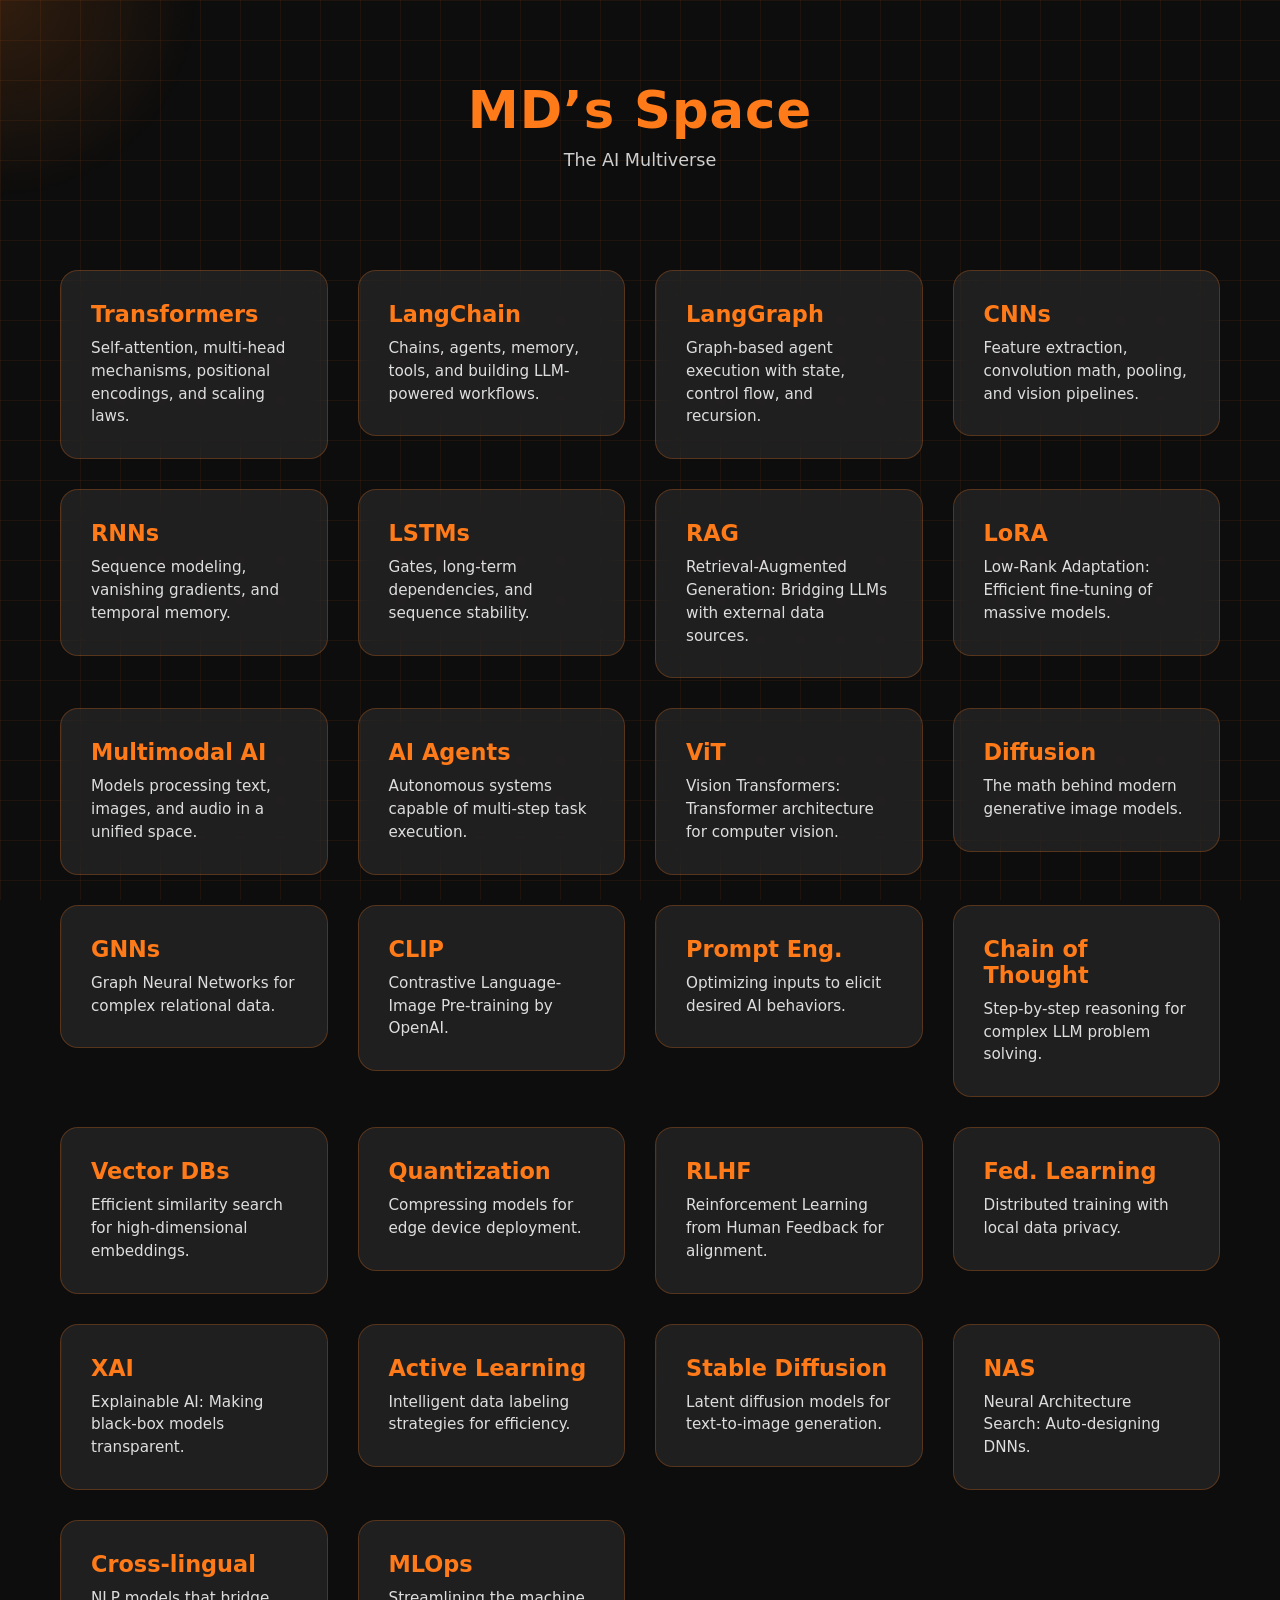
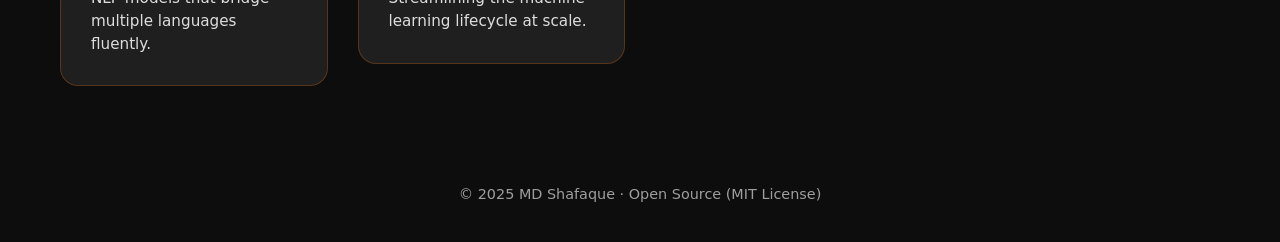
==== blogsy.html @ 5f99fb04 "Add files via upload" ====
<!DOCTYPE html>
<html lang="en">

<head>
    <meta charset="UTF-8" />
    <title>MD’s AI Blogs</title>
    <meta name="viewport" content="width=device-width, initial-scale=1.0" />

    <style>
        /* ================== ROOT THEME ================== */
        :root {
            --orange: #ff7a18;
            --bg-dark: #0d0d0d;
            --white: #ffffff;
            --card-bg: rgba(255, 255, 255, 0.08);
            --blur: blur(14px);
        }

        * {
            margin: 0;
            padding: 0;
            box-sizing: border-box;
            font-family: "Inter", system-ui, sans-serif;
        }

        body {
            background: var(--bg-dark);
            color: var(--white);
            overflow-x: hidden;
        }

        /* ================== TICK BACKGROUND ================== */
        .tick-bg {
            position: fixed;
            inset: 0;
            background-image:
                linear-gradient(90deg, rgba(255, 122, 24, 0.08) 1px, transparent 1px),
                linear-gradient(rgba(255, 122, 24, 0.08) 1px, transparent 1px);
            background-size: 40px 40px;
            animation: tickMove 6s linear infinite;
            z-index: -2;
        }

        @keyframes tickMove {
            from {
                background-position: 0 0;
            }

            to {
                background-position: 40px 40px;
            }
        }

        .mouse-glow {
            position: fixed;
            width: 400px;
            height: 400px;
            background: radial-gradient(circle, rgba(255, 122, 24, 0.15), transparent 70%);
            pointer-events: none;
            transform: translate(-50%, -50%);
            z-index: -1;
        }

        /* ================== HEADER ================== */
        header {
            text-align: center;
            padding: 80px 20px 40px;
        }

        header h1 {
            font-size: clamp(2rem, 4vw, 3.5rem);
            color: var(--orange);
            letter-spacing: 1px;
        }

        header p {
            opacity: 0.8;
            margin-top: 10px;
            font-size: 1.1rem;
        }

        /* ================== BLOG GRID ================== */
        .blog-container {
            display: grid;
            grid-template-columns: repeat(auto-fit, minmax(260px, 1fr));
            gap: 30px;
            padding: 60px;
            max-width: 1400px;
            margin: auto;
        }

        .blog-card {
            background: var(--card-bg);
            backdrop-filter: var(--blur);
            border: 1px solid rgba(255, 122, 24, 0.25);
            border-radius: 18px;
            padding: 30px;
            transition: all 0.35s ease;
            cursor: pointer;
            position: relative;
            overflow: hidden;
        }

        .blog-card::before {
            content: "";
            position: absolute;
            inset: 0;
            background: linear-gradient(120deg,
                    transparent,
                    rgba(255, 122, 24, 0.25),
                    transparent);
            transform: translateX(-100%);
            transition: 0.5s;
        }

        .blog-card:hover::before {
            transform: translateX(100%);
        }

        .blog-card:hover {
            transform: translateY(-14px) scale(1.03);
            box-shadow: 0 25px 60px rgba(255, 122, 24, 0.35);
        }

        .blog-card h3 {
            color: var(--orange);
            margin-bottom: 10px;
            font-size: 1.4rem;
        }

        .blog-card p {
            font-size: 0.95rem;
            opacity: 0.85;
            line-height: 1.5;
        }

        /* ================== FOOTER ================== */
        footer {
            text-align: center;
            padding: 40px 20px;
            opacity: 0.6;
            font-size: 0.9rem;
        }

        @media (max-width: 600px) {
            .blog-container {
                padding: 30px;
            }
        }
    </style>
    <style>
        #page-loader {
            position: fixed;
            inset: 0;
            background: #0d0d0d;
            display: flex;
            align-items: center;
            justify-content: center;
            z-index: 9999;
            transition: opacity 0.6s ease, visibility 0.6s;
        }

        #page-loader.hidden {
            opacity: 0;
            visibility: hidden;
        }

        .logo {
            font-size: 3rem;
            color: #ff7a18;
            font-weight: 700;
            animation: pulse 1.2s infinite ease-in-out;
        }

        @keyframes pulse {
            0% {
                transform: scale(1);
                opacity: 0.6;
            }

            50% {
                transform: scale(1.15);
                opacity: 1;
            }

            100% {
                transform: scale(1);
                opacity: 0.6;
            }
        }

        .card-link {
            display: block;
            text-decoration: none;
            color: inherit;
        }
    </style>

</head>

<body>
    <div id="page-loader">
        <div class="logo">MD</div>
    </div>


    <div class="tick-bg"></div>
    <div class="mouse-glow" id="glow"></div>

    <header>
        <h1>MD’s Space</h1>
        <p>The AI Multiverse</p>
    </header>

    <section class="blog-container">
        <a href="Project-01 Mini-Transformer.html" class="card-link">
            <div class="blog-card">
                <h3>Transformers</h3>
                <p>Self-attention, multi-head mechanisms, positional encodings, and scaling laws.</p>
            </div>
        </a>

        <a href="comingsoon.html" class="card-link">
            <div class="blog-card">
                <h3>LangChain</h3>
                <p>Chains, agents, memory, tools, and building LLM-powered workflows.</p>
            </div>
        </a>

        <a href="comingsoon.html" class="card-link">
            <div class="blog-card">
                <h3>LangGraph</h3>
                <p>Graph-based agent execution with state, control flow, and recursion.</p>
            </div>
        </a>

        <a href="comingsoon.html" class="card-link">
            <div class="blog-card">
                <h3>CNNs</h3>
                <p>Feature extraction, convolution math, pooling, and vision pipelines.</p>
            </div>
        </a>

        <a href="comingsoon.html" class="card-link">
            <div class="blog-card">
                <h3>RNNs</h3>
                <p>Sequence modeling, vanishing gradients, and temporal memory.</p>
            </div>
        </a>

        <a href="comingsoon.html" class="card-link">
            <div class="blog-card">
                <h3>LSTMs</h3>
                <p>Gates, long-term dependencies, and sequence stability.</p>
            </div>
        </a>

        <!-- Trending Concepts Added -->
        <a href="comingsoon.html" class="card-link">
            <div class="blog-card">
                <h3>RAG</h3>
                <p>Retrieval-Augmented Generation: Bridging LLMs with external data sources.</p>
            </div>
        </a>

        <a href="comingsoon.html" class="card-link">
            <div class="blog-card">
                <h3>LoRA</h3>
                <p>Low-Rank Adaptation: Efficient fine-tuning of massive models.</p>
            </div>
        </a>

        <a href="comingsoon.html" class="card-link">
            <div class="blog-card">
                <h3>Multimodal AI</h3>
                <p>Models processing text, images, and audio in a unified space.</p>
            </div>
        </a>

        <a href="comingsoon.html" class="card-link">
            <div class="blog-card">
                <h3>AI Agents</h3>
                <p>Autonomous systems capable of multi-step task execution.</p>
            </div>
        </a>

        <a href="comingsoon.html" class="card-link">
            <div class="blog-card">
                <h3>ViT</h3>
                <p>Vision Transformers: Transformer architecture for computer vision.</p>
            </div>
        </a>

        <a href="comingsoon.html" class="card-link">
            <div class="blog-card">
                <h3>Diffusion</h3>
                <p>The math behind modern generative image models.</p>
            </div>
        </a>

        <a href="comingsoon.html" class="card-link">
            <div class="blog-card">
                <h3>GNNs</h3>
                <p>Graph Neural Networks for complex relational data.</p>
            </div>
        </a>

        <a href="comingsoon.html" class="card-link">
            <div class="blog-card">
                <h3>CLIP</h3>
                <p>Contrastive Language-Image Pre-training by OpenAI.</p>
            </div>
        </a>

        <a href="comingsoon.html" class="card-link">
            <div class="blog-card">
                <h3>Prompt Eng.</h3>
                <p>Optimizing inputs to elicit desired AI behaviors.</p>
            </div>
        </a>

        <a href="comingsoon.html" class="card-link">
            <div class="blog-card">
                <h3>Chain of Thought</h3>
                <p>Step-by-step reasoning for complex LLM problem solving.</p>
            </div>
        </a>

        <a href="comingsoon.html" class="card-link">
            <div class="blog-card">
                <h3>Vector DBs</h3>
                <p>Efficient similarity search for high-dimensional embeddings.</p>
            </div>
        </a>

        <a href="comingsoon.html" class="card-link">
            <div class="blog-card">
                <h3>Quantization</h3>
                <p>Compressing models for edge device deployment.</p>
            </div>
        </a>

        <a href="comingsoon.html" class="card-link">
            <div class="blog-card">
                <h3>RLHF</h3>
                <p>Reinforcement Learning from Human Feedback for alignment.</p>
            </div>
        </a>

        <a href="comingsoon.html" class="card-link">
            <div class="blog-card">
                <h3>Fed. Learning</h3>
                <p>Distributed training with local data privacy.</p>
            </div>
        </a>

        <a href="comingsoon.html" class="card-link">
            <div class="blog-card">
                <h3>XAI</h3>
                <p>Explainable AI: Making black-box models transparent.</p>
            </div>
        </a>

        <a href="comingsoon.html" class="card-link">
            <div class="blog-card">
                <h3>Active Learning</h3>
                <p>Intelligent data labeling strategies for efficiency.</p>
            </div>
        </a>

        <a href="comingsoon.html" class="card-link">
            <div class="blog-card">
                <h3>Stable Diffusion</h3>
                <p>Latent diffusion models for text-to-image generation.</p>
            </div>
        </a>

        <a href="comingsoon.html" class="card-link">
            <div class="blog-card">
                <h3>NAS</h3>
                <p>Neural Architecture Search: Auto-designing DNNs.</p>
            </div>
        </a>

        <a href="comingsoon.html" class="card-link">
            <div class="blog-card">
                <h3>Cross-lingual</h3>
                <p>NLP models that bridge multiple languages fluently.</p>
            </div>
        </a>

        <a href="comingsoon.html" class="card-link">
            <div class="blog-card">
                <h3>MLOps</h3>
                <p>Streamlining the machine learning lifecycle at scale.</p>
            </div>
        </a>
    </section>

    <footer>
        © 2025 MD Shafaque · Open Source (MIT License)

    </footer>

    <script>
        /* ================== MOUSE GLOW ================== */
        const glow = document.getElementById("glow");

        window.addEventListener("mousemove", (e) => {
            glow.style.left = e.clientX + "px";
            glow.style.top = e.clientY + "px";
        });
    </script>
    <script>
        window.addEventListener("load", () => {
            const loader = document.getElementById("page-loader");

            // Force loader visibility for minimum time
            setTimeout(() => {
                loader.classList.add("hidden");
            }, 600); // 👈 try 600–1200 ms
        });
    </script>

</body>

</html>
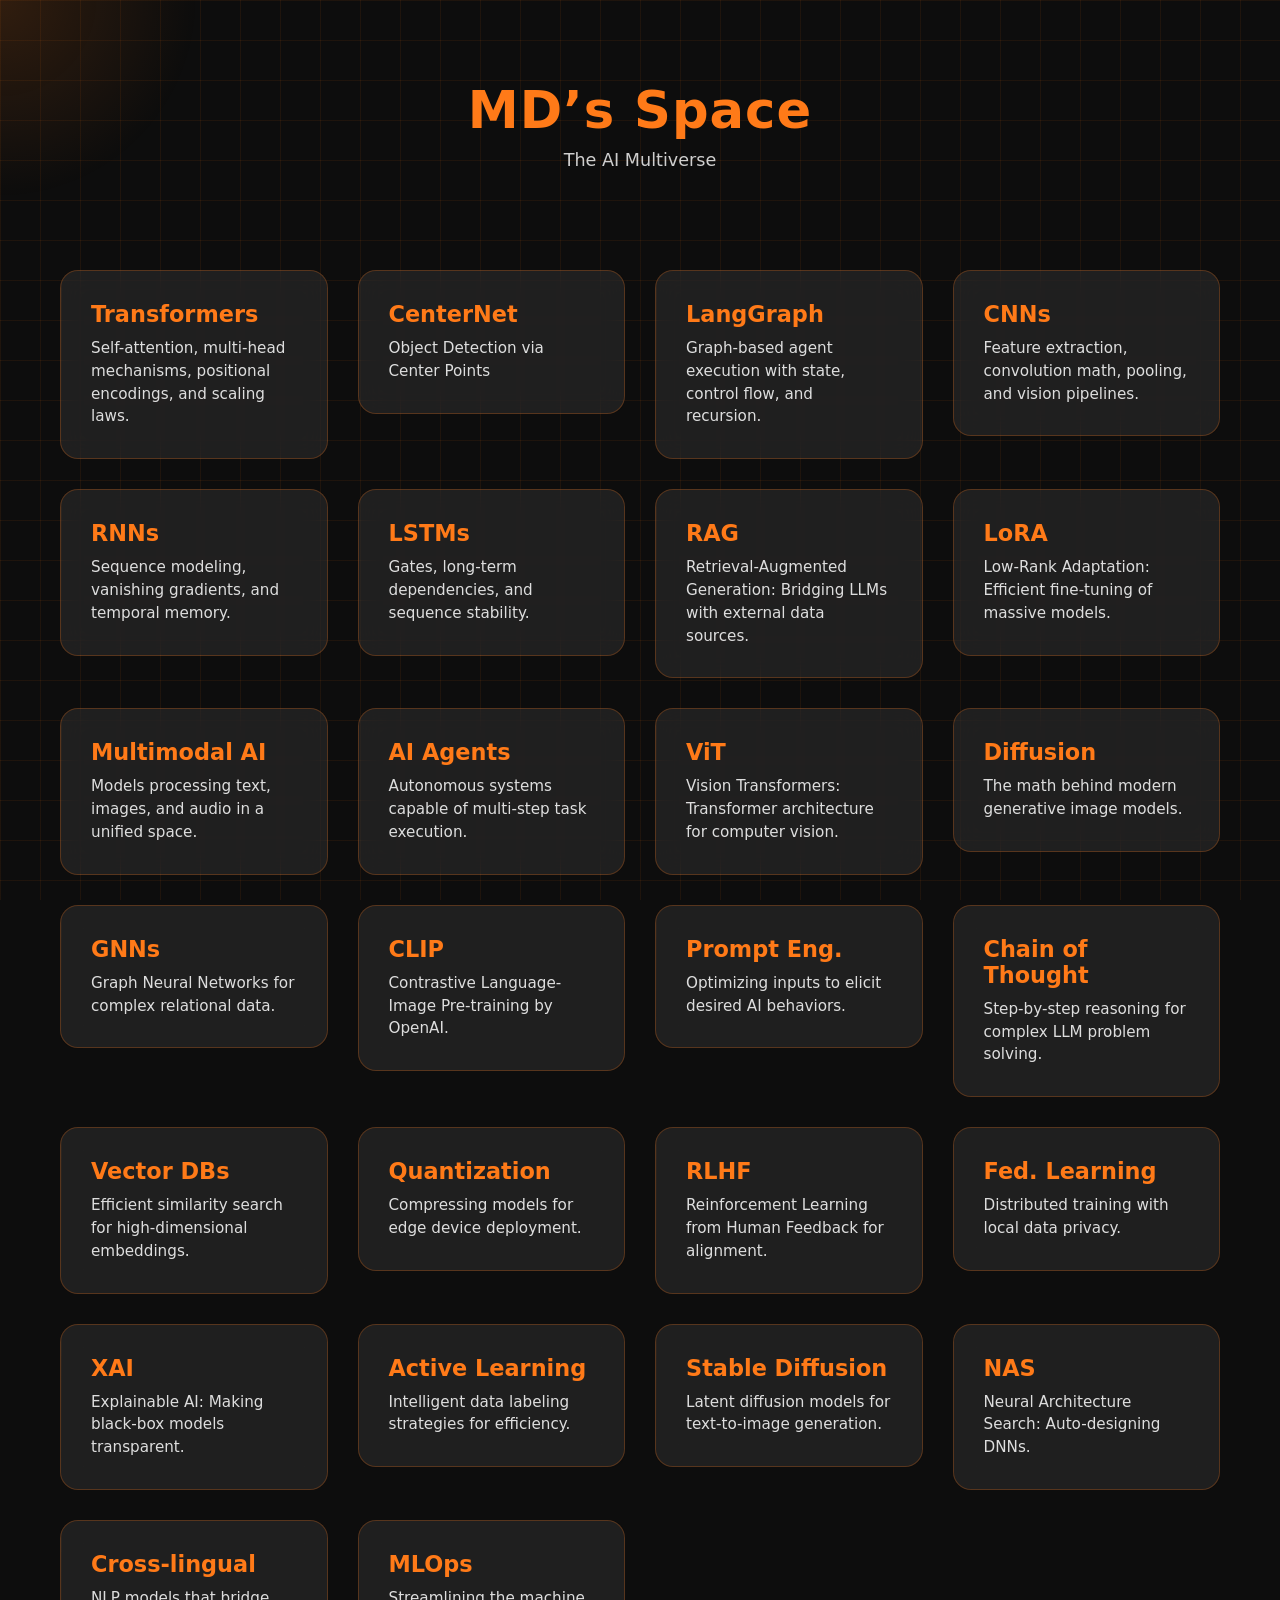
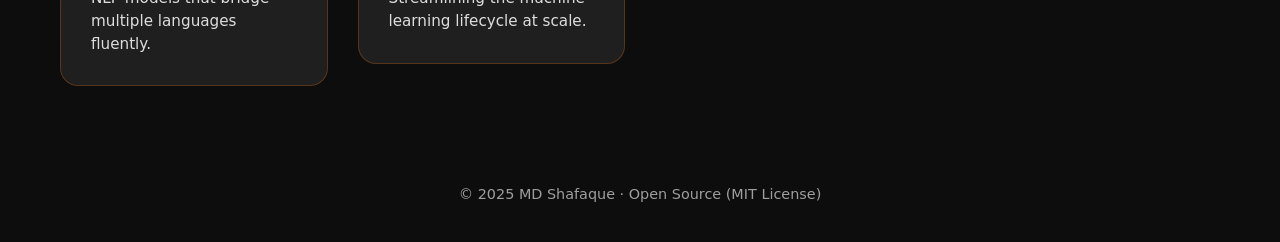
==== commit f9a8fe2a: "Fix HTML structure and add new blog entries" ====
--- a/blogsy.html
+++ b/blogsy.html
@@ -220,10 +220,10 @@
             </div>
         </a>
 
-        <a href="comingsoon.html" class="card-link">
-            <div class="blog-card">
-                <h3>LangChain</h3>
-                <p>Chains, agents, memory, tools, and building LLM-powered workflows.</p>
+        <a href="centernet-blog.html" class="card-link">
+            <div class="blog-card">
+                <h3>CenterNet</h3>
+                <p>Object Detection via Center Points</p>
             </div>
         </a>
 
@@ -424,4 +424,4 @@
 
 </body>
 
-</html>+</html>
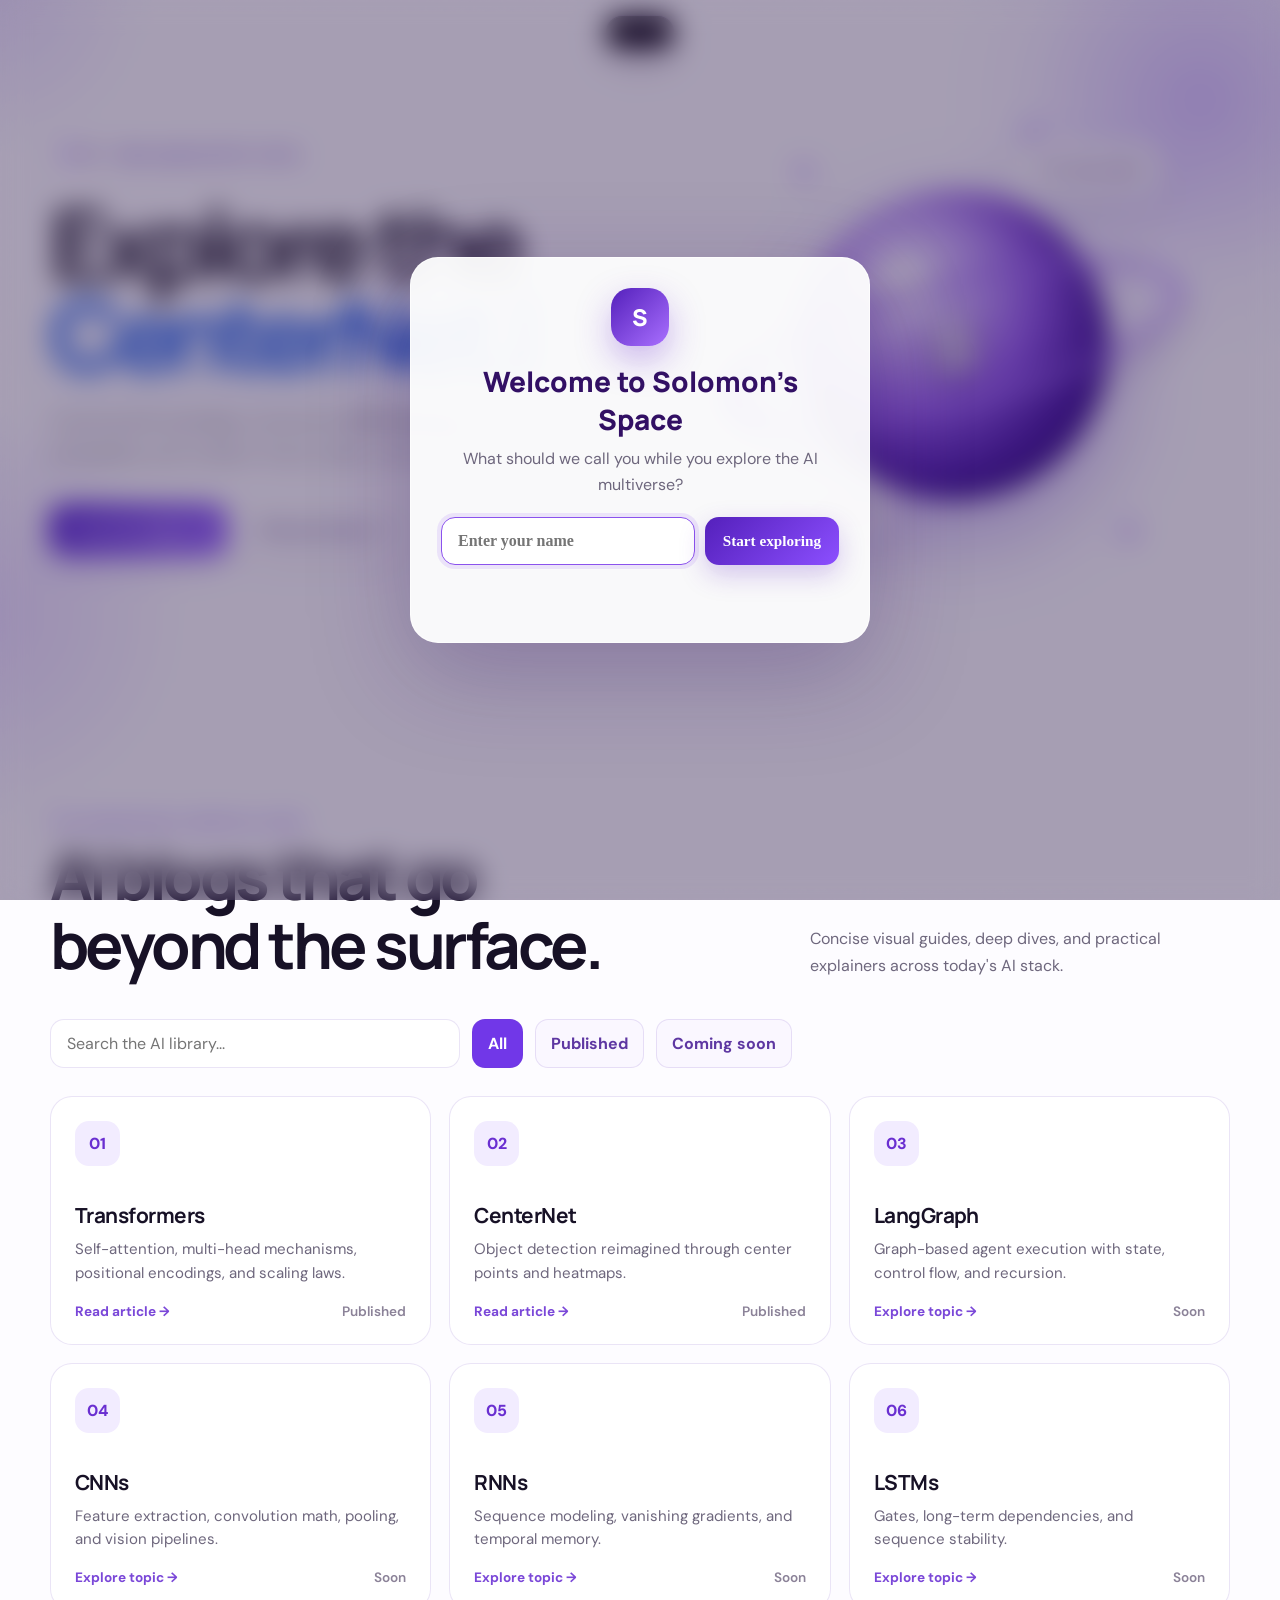
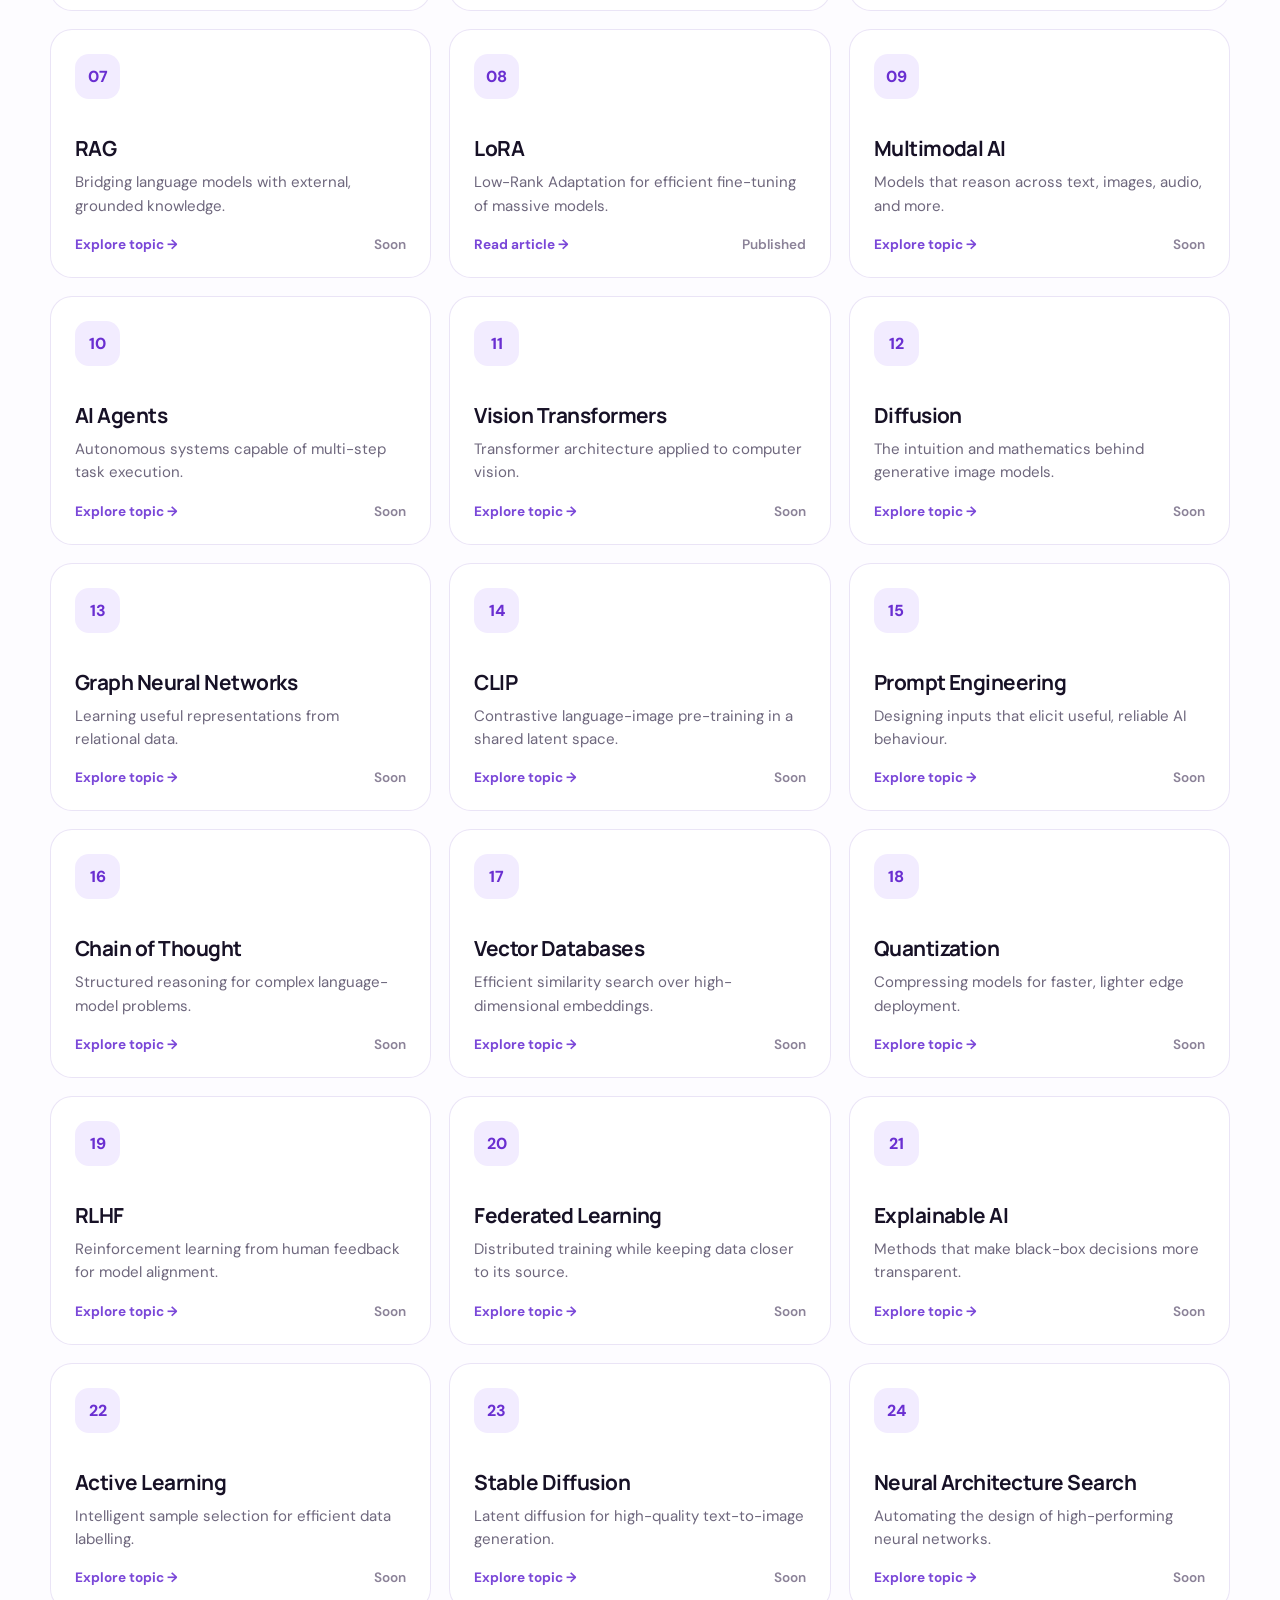
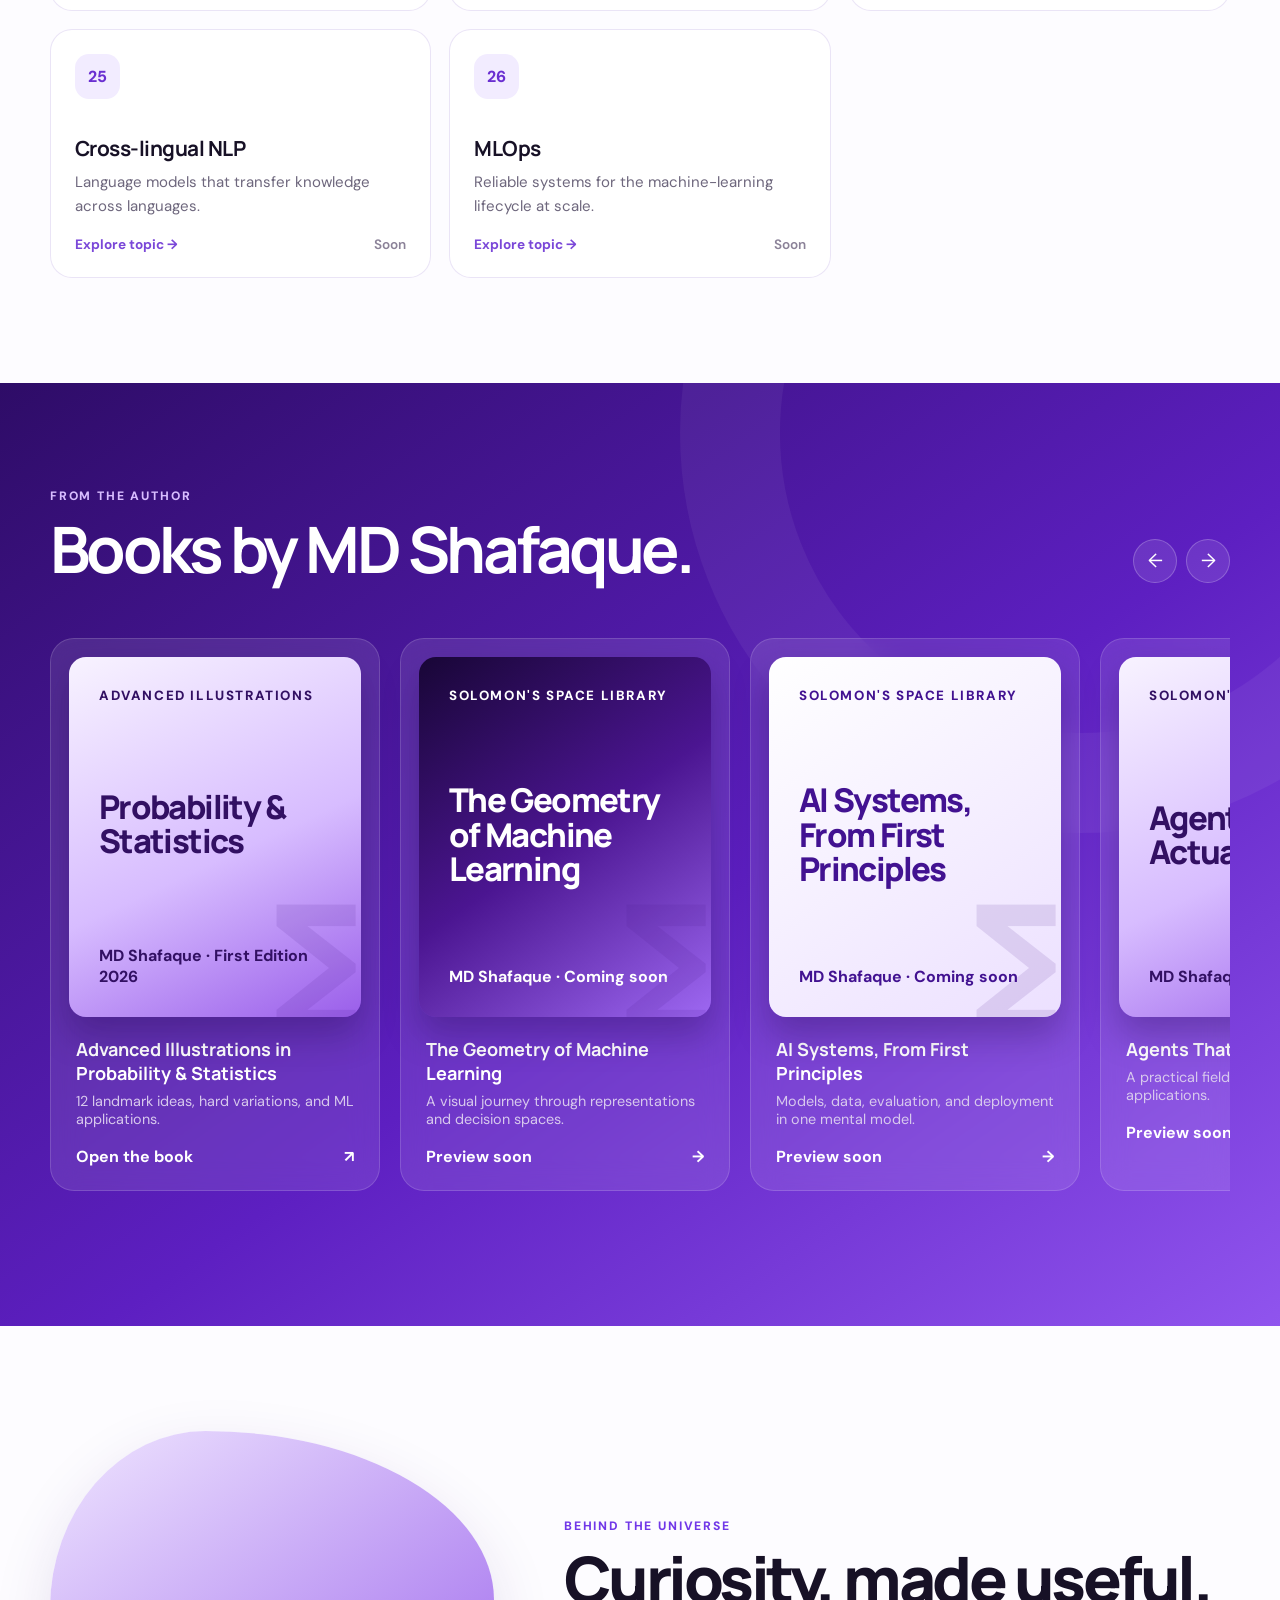
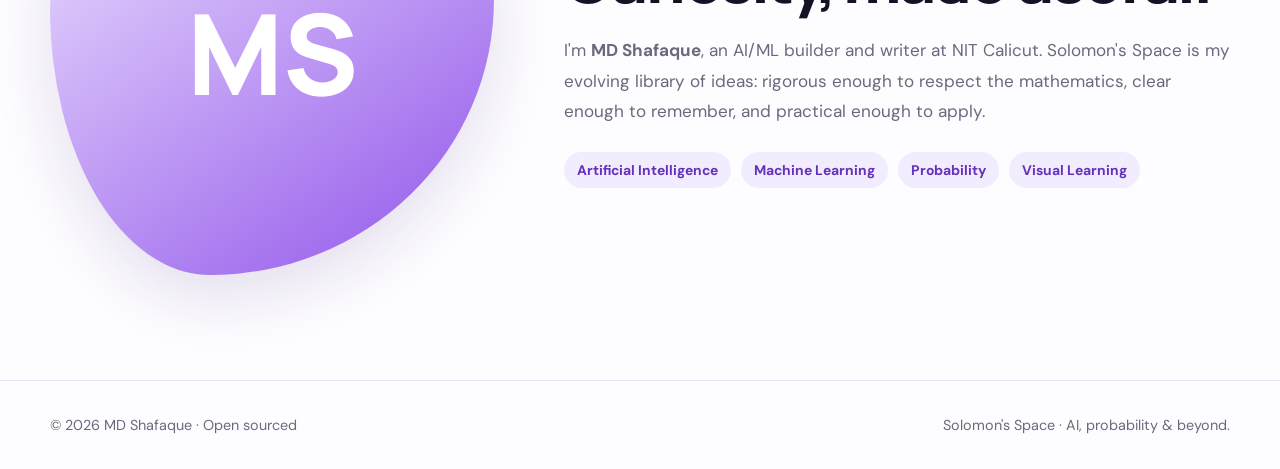
==== commit b22a4440: "Change 'Hello World' to 'Goodbye World'" ====
--- a/blogsy.html
+++ b/blogsy.html
@@ -1,427 +1,300 @@
 <!DOCTYPE html>
 <html lang="en">
-
 <head>
-    <meta charset="UTF-8" />
-    <title>MD’s AI Blogs</title>
-    <meta name="viewport" content="width=device-width, initial-scale=1.0" />
-
-    <style>
-        /* ================== ROOT THEME ================== */
-        :root {
-            --orange: #ff7a18;
-            --bg-dark: #0d0d0d;
-            --white: #ffffff;
-            --card-bg: rgba(255, 255, 255, 0.08);
-            --blur: blur(14px);
-        }
-
-        * {
-            margin: 0;
-            padding: 0;
-            box-sizing: border-box;
-            font-family: "Inter", system-ui, sans-serif;
-        }
-
-        body {
-            background: var(--bg-dark);
-            color: var(--white);
-            overflow-x: hidden;
-        }
-
-        /* ================== TICK BACKGROUND ================== */
-        .tick-bg {
-            position: fixed;
-            inset: 0;
-            background-image:
-                linear-gradient(90deg, rgba(255, 122, 24, 0.08) 1px, transparent 1px),
-                linear-gradient(rgba(255, 122, 24, 0.08) 1px, transparent 1px);
-            background-size: 40px 40px;
-            animation: tickMove 6s linear infinite;
-            z-index: -2;
-        }
-
-        @keyframes tickMove {
-            from {
-                background-position: 0 0;
-            }
-
-            to {
-                background-position: 40px 40px;
-            }
-        }
-
-        .mouse-glow {
-            position: fixed;
-            width: 400px;
-            height: 400px;
-            background: radial-gradient(circle, rgba(255, 122, 24, 0.15), transparent 70%);
-            pointer-events: none;
-            transform: translate(-50%, -50%);
-            z-index: -1;
-        }
-
-        /* ================== HEADER ================== */
-        header {
-            text-align: center;
-            padding: 80px 20px 40px;
-        }
-
-        header h1 {
-            font-size: clamp(2rem, 4vw, 3.5rem);
-            color: var(--orange);
-            letter-spacing: 1px;
-        }
-
-        header p {
-            opacity: 0.8;
-            margin-top: 10px;
-            font-size: 1.1rem;
-        }
-
-        /* ================== BLOG GRID ================== */
-        .blog-container {
-            display: grid;
-            grid-template-columns: repeat(auto-fit, minmax(260px, 1fr));
-            gap: 30px;
-            padding: 60px;
-            max-width: 1400px;
-            margin: auto;
-        }
-
-        .blog-card {
-            background: var(--card-bg);
-            backdrop-filter: var(--blur);
-            border: 1px solid rgba(255, 122, 24, 0.25);
-            border-radius: 18px;
-            padding: 30px;
-            transition: all 0.35s ease;
-            cursor: pointer;
-            position: relative;
-            overflow: hidden;
-        }
-
-        .blog-card::before {
-            content: "";
-            position: absolute;
-            inset: 0;
-            background: linear-gradient(120deg,
-                    transparent,
-                    rgba(255, 122, 24, 0.25),
-                    transparent);
-            transform: translateX(-100%);
-            transition: 0.5s;
-        }
-
-        .blog-card:hover::before {
-            transform: translateX(100%);
-        }
-
-        .blog-card:hover {
-            transform: translateY(-14px) scale(1.03);
-            box-shadow: 0 25px 60px rgba(255, 122, 24, 0.35);
-        }
-
-        .blog-card h3 {
-            color: var(--orange);
-            margin-bottom: 10px;
-            font-size: 1.4rem;
-        }
-
-        .blog-card p {
-            font-size: 0.95rem;
-            opacity: 0.85;
-            line-height: 1.5;
-        }
-
-        /* ================== FOOTER ================== */
-        footer {
-            text-align: center;
-            padding: 40px 20px;
-            opacity: 0.6;
-            font-size: 0.9rem;
-        }
-
-        @media (max-width: 600px) {
-            .blog-container {
-                padding: 30px;
-            }
-        }
-    </style>
-    <style>
-        #page-loader {
-            position: fixed;
-            inset: 0;
-            background: #0d0d0d;
-            display: flex;
-            align-items: center;
-            justify-content: center;
-            z-index: 9999;
-            transition: opacity 0.6s ease, visibility 0.6s;
-        }
-
-        #page-loader.hidden {
-            opacity: 0;
-            visibility: hidden;
-        }
-
-        .logo {
-            font-size: 3rem;
-            color: #ff7a18;
-            font-weight: 700;
-            animation: pulse 1.2s infinite ease-in-out;
-        }
-
-        @keyframes pulse {
-            0% {
-                transform: scale(1);
-                opacity: 0.6;
-            }
-
-            50% {
-                transform: scale(1.15);
-                opacity: 1;
-            }
-
-            100% {
-                transform: scale(1);
-                opacity: 0.6;
-            }
-        }
-
-        .card-link {
-            display: block;
-            text-decoration: none;
-            color: inherit;
-        }
-    </style>
-
+  <meta charset="UTF-8" />
+  <meta name="viewport" content="width=device-width, initial-scale=1.0" />
+  <meta name="description" content="Solomon's Space — AI essays, visual explainers, and books by MD Shafaque." />
+  <meta name="theme-color" content="#6d28d9" />
+  <title>Solomon's Space | AI Writing by MD Shafaque</title>
+  <link rel="preconnect" href="https://fonts.googleapis.com">
+  <link rel="preconnect" href="https://fonts.gstatic.com" crossorigin>
+  <link href="https://fonts.googleapis.com/css2?family=DM+Sans:wght@400;500;600;700&family=Manrope:wght@500;600;700;800&display=swap" rel="stylesheet">
+  <style>
+    :root{--ink:#171126;--muted:#6e677d;--purple:#7137e8;--purple2:#9a67ff;--violet:#4f1ccf;--lilac:#f2ecff;--line:rgba(105,64,189,.14);--white:#fff;--shadow:0 22px 60px rgba(65,32,122,.13);--radius:26px}
+    *{box-sizing:border-box;margin:0;padding:0} html{scroll-behavior:smooth} body{font-family:'DM Sans',sans-serif;color:var(--ink);background:#fdfcff;overflow-x:hidden} a{color:inherit;text-decoration:none} button,input{font:inherit}
+    ::selection{background:#d9c8ff;color:#311070}
+    .noise{position:fixed;inset:0;pointer-events:none;z-index:90;opacity:.024;background-image:url("data:image/svg+xml,%3Csvg viewBox='0 0 180 180' xmlns='http://www.w3.org/2000/svg'%3E%3Cfilter id='n'%3E%3CfeTurbulence type='fractalNoise' baseFrequency='.95' numOctaves='4' stitchTiles='stitch'/%3E%3C/filter%3E%3Crect width='100%25' height='100%25' filter='url(%23n)' opacity='.9'/%3E%3C/svg%3E")}
+    .orb{position:fixed;border-radius:50%;filter:blur(7px);pointer-events:none;z-index:-1}.orb.a{width:520px;height:520px;right:-180px;top:-160px;background:radial-gradient(circle,#d9c7ff 0,rgba(236,228,255,.25) 50%,transparent 72%)}.orb.b{width:420px;height:420px;left:-230px;top:45%;background:radial-gradient(circle,#eadfff 0,transparent 70%)}
+    .cursor-glow{position:fixed;width:320px;height:320px;background:radial-gradient(circle,rgba(125,72,235,.12),transparent 68%);transform:translate(-50%,-50%);pointer-events:none;z-index:-1}
+    .container{width:min(1180px,calc(100% - 40px));margin:auto}.nav{height:82px;display:flex;align-items:center;justify-content:space-between;position:relative;z-index:20}.brand{display:flex;align-items:center;gap:11px;font-family:Manrope;font-weight:800}.mark{width:38px;height:38px;border-radius:12px;display:grid;place-items:center;color:white;background:linear-gradient(145deg,var(--purple),#a875ff);box-shadow:0 9px 25px rgba(113,55,232,.3)}.links{display:flex;gap:30px;color:#514960;font-weight:600}.links a{position:relative}.links a:after{content:'';position:absolute;left:0;bottom:-7px;width:0;height:2px;background:var(--purple);transition:.25s}.links a:hover:after{width:100%}.nav-cta,.btn-primary{border:0;color:white;background:linear-gradient(135deg,var(--violet),var(--purple2));padding:12px 18px;border-radius:14px;font-weight:700;box-shadow:0 10px 25px rgba(103,55,210,.22);cursor:pointer;transition:.25s}.nav-cta:hover,.btn-primary:hover{transform:translateY(-2px);box-shadow:0 15px 30px rgba(103,55,210,.3)}
+    .hero{min-height:710px;display:grid;grid-template-columns:1.15fr .85fr;align-items:center;gap:50px;padding:80px 0 100px}.eyebrow{display:inline-flex;align-items:center;gap:9px;border:1px solid var(--line);padding:9px 13px;border-radius:99px;background:rgba(255,255,255,.75);backdrop-filter:blur(15px);font-weight:700;color:#6332c8;font-size:.88rem}.dot{width:8px;height:8px;border-radius:50%;background:#8c4fff;box-shadow:0 0 0 6px #eee6ff}.hero h1{font-family:Manrope;font-size:clamp(3.6rem,7.7vw,7rem);letter-spacing:-.07em;line-height:.91;margin:26px 0}.gradient{background:linear-gradient(110deg,#3c126f 8%,#7a37e9 50%,#bd8dff);-webkit-background-clip:text;color:transparent}
+    /* Rapid blog-name typing effect in the hero */
+    .hero-gradient{
+      display:inline-block;
+      position:relative;
+      min-width:10ch;
+      text-align:left;
+      background:none;
+      -webkit-background-clip:initial;
+      color:#7a37e9;
+      transition:color .18s ease,text-shadow .18s ease;
+      white-space:nowrap;
+    }
+    .hero-gradient::after{
+      content:'';
+      display:inline-block;
+      width:.075em;
+      height:.82em;
+      margin-left:.07em;
+      border-radius:99px;
+      background:currentColor;
+      vertical-align:-.04em;
+      animation:typeCursor .62s steps(1,end) infinite;
+      box-shadow:0 0 16px currentColor;
+    }
+    @keyframes typeCursor{50%{opacity:0}}
+    .visitor-greeting{font-weight:800;color:#5f2eb8}
+    .name-gate{position:fixed;inset:0;z-index:9999;display:grid;place-items:center;padding:22px;background:rgba(28,10,58,.38);backdrop-filter:blur(14px);transition:opacity .35s ease,visibility .35s ease}
+    .name-gate.is-hidden{opacity:0;visibility:hidden;pointer-events:none}
+    .name-card{width:min(100%,460px);padding:30px;border:1px solid rgba(255,255,255,.7);border-radius:28px;background:rgba(255,255,255,.94);box-shadow:0 30px 100px rgba(56,18,112,.28);text-align:center;transform:translateY(0);transition:transform .35s ease}
+    .name-gate.is-hidden .name-card{transform:translateY(18px)}
+    .name-orb{width:58px;height:58px;margin:0 auto 16px;display:grid;place-items:center;border-radius:20px;color:white;font:800 1.45rem Manrope;background:linear-gradient(135deg,#5420bb,#a96fff);box-shadow:0 14px 35px rgba(108,48,209,.34)}
+    .name-card h2{margin:0 0 8px;font:800 1.75rem Manrope;color:#321064}
+    .name-card p{margin:0 0 20px;color:var(--muted);line-height:1.6}
+    .name-form{display:flex;gap:10px}
+    .name-form input{min-width:0;flex:1;padding:14px 16px;border:1px solid var(--line);border-radius:14px;outline:none;font:600 1rem Inter;background:white;color:#2f1c53;transition:border-color .2s ease,box-shadow .2s ease}
+    .name-form input:focus{border-color:#8b52ed;box-shadow:0 0 0 4px rgba(139,82,237,.13)}
+    .name-form button{border:0;padding:14px 18px;border-radius:14px;color:white;font:800 .95rem Inter;cursor:pointer;background:linear-gradient(135deg,#5420bb,#8c4fff);box-shadow:0 10px 26px rgba(98,43,197,.25)}
+    .name-error{min-height:18px;margin-top:9px!important;color:#c0264b!important;font-size:.82rem}
+    @media(max-width:520px){.name-form{flex-direction:column}.name-form button{width:100%}}
+.hero p{font-size:1.16rem;line-height:1.8;color:var(--muted);max-width:660px}.hero-actions{display:flex;gap:13px;margin-top:32px;flex-wrap:wrap}.btn{display:inline-flex;align-items:center;gap:9px;padding:14px 19px;border-radius:15px;font-weight:700;cursor:pointer}.btn-secondary{border:1px solid var(--line);background:white;color:#4c2a8a;box-shadow:0 8px 30px rgba(66,36,120,.07)}
+    .hero-art{height:480px;position:relative;display:grid;place-items:center}.planet{width:310px;height:310px;border-radius:50%;position:relative;background:radial-gradient(circle at 34% 30%,#fff 0 5%,#decaff 13%,#985eef 44%,#5420bb 70%,#2d0f6f 100%);box-shadow:inset -35px -28px 60px rgba(34,7,82,.35),0 35px 90px rgba(101,49,211,.34);animation:float 5s ease-in-out infinite}.planet:after{content:'';position:absolute;width:440px;height:105px;border:17px solid rgba(157,105,240,.45);border-left-color:#6d30d1;border-right-color:#d3b9ff;border-radius:50%;left:50%;top:50%;transform:translate(-50%,-50%) rotate(-14deg);box-shadow:0 18px 30px rgba(67,27,144,.12)}.planet-core{position:absolute;inset:0;display:grid;place-items:center;color:white;font-family:Manrope;font-size:4rem;font-weight:800;z-index:2;text-shadow:0 5px 25px #321064}.sat{position:absolute;background:white;border:1px solid var(--line);box-shadow:var(--shadow);padding:12px 15px;border-radius:16px;font-weight:700;color:#5a299f;animation:float 4s ease-in-out infinite}.sat.one{top:40px;right:0}.sat.two{bottom:55px;left:-15px;animation-delay:-2s}.spark{position:absolute;width:9px;height:9px;border-radius:50%;background:#a46cff;box-shadow:0 0 20px #7e3ae4}.s1{top:13%;left:12%}.s2{bottom:10%;right:6%}.s3{top:5%;right:30%}@keyframes float{50%{transform:translateY(-13px) rotate(1deg)}}
+    section{padding:105px 0}.section-head{display:flex;justify-content:space-between;align-items:end;gap:30px;margin-bottom:40px}.kicker{color:var(--purple);font-weight:800;text-transform:uppercase;letter-spacing:.15em;font-size:.76rem}.section-head h2{font-family:Manrope;font-size:clamp(2.2rem,5vw,4rem);letter-spacing:-.055em;line-height:1.08;margin-top:10px}.section-head p{color:var(--muted);line-height:1.7;max-width:420px}
+    .blog-tools{display:flex;gap:12px;margin:0 0 28px}.search{flex:1;max-width:410px;background:white;border:1px solid var(--line);border-radius:14px;padding:13px 16px;outline:none}.search:focus{border-color:#9a6ce8;box-shadow:0 0 0 4px #f1eaff}.filter{border:1px solid var(--line);color:#5e37a2;background:#faf7ff;padding:12px 15px;border-radius:13px;font-weight:700;cursor:pointer}.filter.active{color:white;background:var(--purple)}
+    .blog-grid{display:grid;grid-template-columns:repeat(3,1fr);gap:18px}.blog-card{min-height:245px;background:rgba(255,255,255,.86);border:1px solid var(--line);border-radius:22px;padding:24px;display:flex;flex-direction:column;position:relative;overflow:hidden;transition:.35s;transform-style:preserve-3d}.blog-card:before{content:'';position:absolute;inset:-2px;background:linear-gradient(120deg,transparent 20%,rgba(146,93,239,.11),transparent 70%);transform:translateX(-110%);transition:.65s}.blog-card:hover:before{transform:translateX(110%)}.blog-card:hover{transform:translateY(-7px);box-shadow:var(--shadow);border-color:rgba(109,55,213,.27)}.icon{width:45px;height:45px;display:grid;place-items:center;border-radius:14px;background:var(--lilac);color:#6a2fd1;font-weight:800;margin-bottom:35px}.blog-card h3{font-family:Manrope;font-size:1.3rem;letter-spacing:-.025em}.blog-card p{color:var(--muted);line-height:1.55;font-size:.94rem;margin:9px 0 18px}.meta{margin-top:auto;display:flex;justify-content:space-between;align-items:center;font-weight:700;color:#7a47d8;font-size:.85rem}.status{color:#8b8298;font-weight:600}.hidden{display:none!important}
+    .books-wrap{background:linear-gradient(145deg,#2e0c67,#5d1fc1 55%,#9054ee);color:white;overflow:hidden;position:relative}.books-wrap:before{content:'';position:absolute;width:600px;height:600px;border-radius:50%;right:-200px;top:-350px;border:100px solid rgba(255,255,255,.05)}.books-wrap .kicker{color:#d8bdff}.books-wrap .section-head p{color:#d9caed}.slider-shell{position:relative}.book-slider{display:flex;gap:20px;overflow:auto;scroll-snap-type:x mandatory;scrollbar-width:none;padding:15px 2px 30px}.book-slider::-webkit-scrollbar{display:none}.book{min-width:330px;scroll-snap-align:start;background:rgba(255,255,255,.1);border:1px solid rgba(255,255,255,.15);border-radius:24px;padding:18px;backdrop-filter:blur(14px);transition:.3s}.book:hover{background:rgba(255,255,255,.15);transform:translateY(-5px)}.cover{height:360px;border-radius:17px;padding:30px;display:flex;flex-direction:column;justify-content:space-between;background:linear-gradient(155deg,#f8f3ff,#d7bcff 55%,#9a5eea);color:#321063;box-shadow:0 18px 35px rgba(21,4,55,.27);position:relative;overflow:hidden}.cover:after{content:'∑';position:absolute;right:-5px;bottom:-55px;font:800 11rem Manrope;color:rgba(72,25,143,.12)}.cover.dark{background:linear-gradient(145deg,#180636,#4b1591,#9e68f2);color:white}.cover.light{background:linear-gradient(145deg,#fff,#ece0ff);color:#421291}.cover small{font-weight:800;letter-spacing:.12em;text-transform:uppercase}.cover h3{font:800 2.05rem/1.05 Manrope;letter-spacing:-.05em;position:relative;z-index:2}.cover span{font-weight:700}.book-info{padding:20px 7px 5px}.book-info h3{font:700 1.13rem Manrope}.book-info p{color:#d8c9ed;font-size:.9rem;margin-top:7px}.book-link{display:flex;justify-content:space-between;align-items:center;margin-top:18px;font-weight:700;color:#fff}.slider-controls{display:flex;gap:9px}.arrow{width:44px;height:44px;border-radius:50%;border:1px solid rgba(255,255,255,.22);color:white;background:rgba(255,255,255,.1);cursor:pointer;font-size:1.2rem}
+    .about{display:grid;grid-template-columns:.8fr 1.2fr;gap:70px;align-items:center}.portrait{aspect-ratio:1;border-radius:35% 65% 64% 36% / 40% 38% 62% 60%;background:linear-gradient(145deg,#efe5ff,#9154ea);display:grid;place-items:center;font:800 7rem Manrope;color:white;box-shadow:var(--shadow);animation:morph 9s ease-in-out infinite}@keyframes morph{50%{border-radius:58% 42% 37% 63% / 55% 60% 40% 45%}}.about h2{font:800 clamp(2.4rem,5vw,4.2rem)/1.03 Manrope;letter-spacing:-.055em;margin:12px 0 23px}.about p{color:var(--muted);font-size:1.07rem;line-height:1.8}.chips{display:flex;flex-wrap:wrap;gap:10px;margin-top:25px}.chip{background:var(--lilac);color:#6531ba;padding:9px 13px;border-radius:99px;font-weight:700;font-size:.87rem}
+    footer{border-top:1px solid var(--line);padding:35px 0}.foot{display:flex;justify-content:space-between;color:var(--muted);font-size:.9rem}.reveal{opacity:0;transform:translateY(28px);transition:.7s ease}.reveal.show{opacity:1;transform:none}
+    .modal{position:fixed;inset:0;background:rgba(31,10,66,.38);backdrop-filter:blur(14px);z-index:100;display:none;place-items:center;padding:20px}.modal.open{display:grid}.modal-card{background:white;width:min(480px,100%);border-radius:27px;padding:35px;box-shadow:0 30px 100px rgba(28,5,66,.26);text-align:center}.modal-orbit{width:80px;height:80px;border-radius:50%;margin:0 auto 21px;background:linear-gradient(145deg,#e9dcff,#7b3cdc);display:grid;place-items:center;color:white;font-size:2rem}.modal h3{font:800 2rem Manrope}.modal p{color:var(--muted);line-height:1.7;margin:12px 0 24px}.close{border:0;background:#eee7fb;color:#58249f;padding:12px 20px;border-radius:13px;font-weight:800;cursor:pointer}
+    @media(max-width:900px){.links{display:none}.hero{grid-template-columns:1fr;text-align:center;padding-top:55px}.hero p{margin:auto}.hero-actions{justify-content:center}.hero-art{height:400px}.blog-grid{grid-template-columns:repeat(2,1fr)}.about{grid-template-columns:1fr}.portrait{max-width:420px;margin:auto}.section-head{align-items:start;flex-direction:column}.books-wrap .section-head{flex-direction:row;align-items:end}}
+    @media(max-width:590px){.container{width:min(100% - 26px,1180px)}.nav-cta{display:none}.hero{min-height:auto;padding-bottom:70px}.hero h1{font-size:3.8rem}.hero-art{height:320px}.planet{width:220px;height:220px}.planet:after{width:300px;height:80px;border-width:12px}.planet-core{font-size:3rem}.sat{font-size:.8rem}.blog-grid{grid-template-columns:1fr}.blog-tools{flex-wrap:wrap}.filter{font-size:.82rem}.book{min-width:86vw}.cover{height:330px}.about{gap:38px}.foot{flex-direction:column;gap:8px}.books-wrap .section-head{flex-direction:column;align-items:start}section{padding:78px 0}}
+    @media(prefers-reduced-motion:reduce){*{scroll-behavior:auto!important;animation:none!important;transition:none!important}.cursor-glow{display:none}}
+
+    /* Dynamic Island navigation */
+    .island-wrap{position:fixed;left:50%;top:16px;z-index:80;width:min(94vw,820px);height:74px;transform:translateX(-50%);display:flex;justify-content:center;pointer-events:none}
+    .nav-island{pointer-events:auto;position:relative;width:68px;height:32px;border-radius:999px;background:#0d0913;border:1px solid rgba(255,255,255,.1);box-shadow:0 10px 34px rgba(37,9,66,.24),0 0 0 1px rgba(122,54,224,.18);overflow:hidden;transition:width .52s cubic-bezier(.22,1,.36,1),height .48s cubic-bezier(.22,1,.36,1),border-radius .45s,background .35s,box-shadow .35s}
+    .nav-island:before{content:'';position:absolute;inset:-2px;border-radius:inherit;padding:2px;background:linear-gradient(100deg,#8ef1c7,#f1e87d 36%,#d06aff 76%,#8a50ff);-webkit-mask:linear-gradient(#000 0 0) content-box,linear-gradient(#000 0 0);-webkit-mask-composite:xor;mask-composite:exclude;opacity:.9;transition:opacity .35s}
+    .nav-island:hover,.nav-island:focus-within,.nav-island.open{width:min(94vw,820px);height:66px;border-radius:22px;background:rgba(18,11,28,.96);box-shadow:0 20px 55px rgba(35,9,66,.32),0 0 35px rgba(132,67,235,.14)}
+    .nav-island:hover:before,.nav-island:focus-within:before,.nav-island.open:before{opacity:.5}
+    .island-trigger{position:absolute;inset:0;z-index:3;width:100%;height:100%;border:0;background:transparent;cursor:pointer}.island-dot{position:absolute;left:50%;top:50%;width:6px;height:6px;transform:translate(-50%,-50%);border-radius:50%;background:#7952a9;box-shadow:0 0 0 3px rgba(153,95,231,.1);transition:opacity .2s}
+    .nav-island:hover .island-trigger,.nav-island:focus-within .island-trigger,.nav-island.open .island-trigger{width:44px;right:8px;left:auto}
+    .nav-island:hover .island-dot,.nav-island:focus-within .island-dot,.nav-island.open .island-dot{opacity:0}
+    .island-content{position:absolute;inset:0 24px;display:flex;align-items:center;gap:30px;opacity:0;transform:translateY(5px) scale(.97);pointer-events:none;transition:opacity .2s,transform .35s cubic-bezier(.22,1,.36,1)}
+    .nav-island:hover .island-content,.nav-island:focus-within .island-content,.nav-island.open .island-content{opacity:1;transform:none;pointer-events:auto;transition-delay:.12s}
+    .island-brand{white-space:nowrap;color:#fff;font-family:Manrope;font-weight:800;letter-spacing:-.025em}.island-brand span{color:#ad78ff}
+    .island-links{display:flex;align-items:center;justify-content:center;gap:26px;margin-left:auto}.island-links a{position:relative;white-space:nowrap;color:rgba(255,255,255,.66);font-size:.87rem;font-weight:700;transition:color .25s}.island-links a:hover{color:#fff}.island-links a:after{content:'';position:absolute;left:0;right:100%;bottom:-7px;height:2px;border-radius:4px;background:#a96eff;transition:right .25s}.island-links a:hover:after{right:0}
+    .island-cta{display:flex;align-items:center;gap:7px;white-space:nowrap;padding:10px 14px;border-radius:12px;color:white;background:linear-gradient(135deg,#7540d6,#9c63ee);font-size:.82rem;font-weight:800;box-shadow:0 8px 22px rgba(113,55,232,.27)}
+    @media(max-width:680px){.island-wrap{top:10px}.nav-island:hover,.nav-island:focus-within,.nav-island.open{height:118px;border-radius:24px}.island-content{inset:0 16px;flex-wrap:wrap;align-content:center;gap:13px 17px}.island-brand{width:calc(100% - 44px)}.island-links{order:3;width:100%;justify-content:flex-start;gap:22px;margin:0}.island-cta{margin-left:auto}.island-links a{font-size:.8rem}}
+
+    /* Definitive hero centering */
+    .hero-centred{
+      width:min(1180px,calc(100% - 40px));
+      display:grid!important;
+      place-items:center!important;
+      text-align:center!important;
+    }
+    .hero-copy-centred{
+      width:100%!important;
+      max-width:1120px!important;
+      margin-inline:auto!important;
+      align-items:center!important;
+      text-align:center!important;
+    }
+    .hero-copy-centred h1{
+      width:100%!important;
+      max-width:1120px!important;
+      margin:29px auto 25px!important;
+      text-align:center!important;
+      text-wrap:balance;
+    }
+    .hero-copy-centred p{margin-inline:auto!important;text-align:center!important}
+    .hero-copy-centred .hero-actions{width:100%;justify-content:center!important}
+    @media(max-width:590px){
+      .hero-centred{width:min(100% - 22px,1180px)}
+      .hero-copy-centred h1{font-size:clamp(3.2rem,16.5vw,5.25rem)!important;line-height:.88!important}
+      .hero-copy-centred h1>span:first-child{display:block}
+    }
+  </style>
 </head>
-
 <body>
-    <div id="page-loader">
-        <div class="logo">MD</div>
+  <div class="name-gate" id="nameGate" role="dialog" aria-modal="true" aria-labelledby="nameTitle">
+    <div class="name-card">
+      <div class="name-orb">S</div>
+      <h2 id="nameTitle">Welcome to Solomon’s Space</h2>
+      <p>What should we call you while you explore the AI multiverse?</p>
+      <form class="name-form" id="nameForm">
+        <input id="visitorNameInput" type="text" maxlength="32" autocomplete="name" placeholder="Enter your name" aria-label="Your name" required>
+        <button type="submit">Start exploring</button>
+      </form>
+      <p class="name-error" id="nameError" aria-live="polite"></p>
     </div>
-
-
-    <div class="tick-bg"></div>
-    <div class="mouse-glow" id="glow"></div>
-
-    <header>
-        <h1>MD’s Space</h1>
-        <p>The AI Multiverse</p>
-    </header>
-
-    <section class="blog-container">
-        <a href="Project-01 Mini-Transformer.html" class="card-link">
-            <div class="blog-card">
-                <h3>Transformers</h3>
-                <p>Self-attention, multi-head mechanisms, positional encodings, and scaling laws.</p>
-            </div>
-        </a>
-
-        <a href="centernet-blog.html" class="card-link">
-            <div class="blog-card">
-                <h3>CenterNet</h3>
-                <p>Object Detection via Center Points</p>
-            </div>
-        </a>
-
-        <a href="comingsoon.html" class="card-link">
-            <div class="blog-card">
-                <h3>LangGraph</h3>
-                <p>Graph-based agent execution with state, control flow, and recursion.</p>
-            </div>
-        </a>
-
-        <a href="comingsoon.html" class="card-link">
-            <div class="blog-card">
-                <h3>CNNs</h3>
-                <p>Feature extraction, convolution math, pooling, and vision pipelines.</p>
-            </div>
-        </a>
-
-        <a href="comingsoon.html" class="card-link">
-            <div class="blog-card">
-                <h3>RNNs</h3>
-                <p>Sequence modeling, vanishing gradients, and temporal memory.</p>
-            </div>
-        </a>
-
-        <a href="comingsoon.html" class="card-link">
-            <div class="blog-card">
-                <h3>LSTMs</h3>
-                <p>Gates, long-term dependencies, and sequence stability.</p>
-            </div>
-        </a>
-
-        <!-- Trending Concepts Added -->
-        <a href="comingsoon.html" class="card-link">
-            <div class="blog-card">
-                <h3>RAG</h3>
-                <p>Retrieval-Augmented Generation: Bridging LLMs with external data sources.</p>
-            </div>
-        </a>
-
-        <a href="comingsoon.html" class="card-link">
-            <div class="blog-card">
-                <h3>LoRA</h3>
-                <p>Low-Rank Adaptation: Efficient fine-tuning of massive models.</p>
-            </div>
-        </a>
-
-        <a href="comingsoon.html" class="card-link">
-            <div class="blog-card">
-                <h3>Multimodal AI</h3>
-                <p>Models processing text, images, and audio in a unified space.</p>
-            </div>
-        </a>
-
-        <a href="comingsoon.html" class="card-link">
-            <div class="blog-card">
-                <h3>AI Agents</h3>
-                <p>Autonomous systems capable of multi-step task execution.</p>
-            </div>
-        </a>
-
-        <a href="comingsoon.html" class="card-link">
-            <div class="blog-card">
-                <h3>ViT</h3>
-                <p>Vision Transformers: Transformer architecture for computer vision.</p>
-            </div>
-        </a>
-
-        <a href="comingsoon.html" class="card-link">
-            <div class="blog-card">
-                <h3>Diffusion</h3>
-                <p>The math behind modern generative image models.</p>
-            </div>
-        </a>
-
-        <a href="comingsoon.html" class="card-link">
-            <div class="blog-card">
-                <h3>GNNs</h3>
-                <p>Graph Neural Networks for complex relational data.</p>
-            </div>
-        </a>
-
-        <a href="comingsoon.html" class="card-link">
-            <div class="blog-card">
-                <h3>CLIP</h3>
-                <p>Contrastive Language-Image Pre-training by OpenAI.</p>
-            </div>
-        </a>
-
-        <a href="comingsoon.html" class="card-link">
-            <div class="blog-card">
-                <h3>Prompt Eng.</h3>
-                <p>Optimizing inputs to elicit desired AI behaviors.</p>
-            </div>
-        </a>
-
-        <a href="comingsoon.html" class="card-link">
-            <div class="blog-card">
-                <h3>Chain of Thought</h3>
-                <p>Step-by-step reasoning for complex LLM problem solving.</p>
-            </div>
-        </a>
-
-        <a href="comingsoon.html" class="card-link">
-            <div class="blog-card">
-                <h3>Vector DBs</h3>
-                <p>Efficient similarity search for high-dimensional embeddings.</p>
-            </div>
-        </a>
-
-        <a href="comingsoon.html" class="card-link">
-            <div class="blog-card">
-                <h3>Quantization</h3>
-                <p>Compressing models for edge device deployment.</p>
-            </div>
-        </a>
-
-        <a href="comingsoon.html" class="card-link">
-            <div class="blog-card">
-                <h3>RLHF</h3>
-                <p>Reinforcement Learning from Human Feedback for alignment.</p>
-            </div>
-        </a>
-
-        <a href="comingsoon.html" class="card-link">
-            <div class="blog-card">
-                <h3>Fed. Learning</h3>
-                <p>Distributed training with local data privacy.</p>
-            </div>
-        </a>
-
-        <a href="comingsoon.html" class="card-link">
-            <div class="blog-card">
-                <h3>XAI</h3>
-                <p>Explainable AI: Making black-box models transparent.</p>
-            </div>
-        </a>
-
-        <a href="comingsoon.html" class="card-link">
-            <div class="blog-card">
-                <h3>Active Learning</h3>
-                <p>Intelligent data labeling strategies for efficiency.</p>
-            </div>
-        </a>
-
-        <a href="comingsoon.html" class="card-link">
-            <div class="blog-card">
-                <h3>Stable Diffusion</h3>
-                <p>Latent diffusion models for text-to-image generation.</p>
-            </div>
-        </a>
-
-        <a href="comingsoon.html" class="card-link">
-            <div class="blog-card">
-                <h3>NAS</h3>
-                <p>Neural Architecture Search: Auto-designing DNNs.</p>
-            </div>
-        </a>
-
-        <a href="comingsoon.html" class="card-link">
-            <div class="blog-card">
-                <h3>Cross-lingual</h3>
-                <p>NLP models that bridge multiple languages fluently.</p>
-            </div>
-        </a>
-
-        <a href="comingsoon.html" class="card-link">
-            <div class="blog-card">
-                <h3>MLOps</h3>
-                <p>Streamlining the machine learning lifecycle at scale.</p>
-            </div>
-        </a>
-    </section>
-
-    <footer>
-        © 2025 MD Shafaque · Open Source (MIT License)
-
-    </footer>
-
-    <script>
-        /* ================== MOUSE GLOW ================== */
-        const glow = document.getElementById("glow");
-
-        window.addEventListener("mousemove", (e) => {
-            glow.style.left = e.clientX + "px";
-            glow.style.top = e.clientY + "px";
-        });
-    </script>
-    <script>
-        window.addEventListener("load", () => {
-            const loader = document.getElementById("page-loader");
-
-            // Force loader visibility for minimum time
-            setTimeout(() => {
-                loader.classList.add("hidden");
-            }, 600); // 👈 try 600–1200 ms
-        });
-    </script>
-
-</body>
-
-</html>
+  </div>
+<div class="noise"></div><div class="orb a"></div><div class="orb b"></div><div class="cursor-glow" id="glow"></div>
+<header class="island-wrap" id="islandWrap">
+  <nav class="nav-island" id="navIsland" aria-label="Primary navigation">
+    <button class="island-trigger" id="islandTrigger" aria-label="Open navigation" aria-expanded="false">
+      <span class="island-dot"></span>
+    </button>
+    <div class="island-content">
+      <a class="island-brand" href="#top"><span>Solomon</span>'s Space</a>
+      <div class="island-links"><a href="#blogs">AI Blogs</a><a href="#books">Books</a><a href="#about">About</a></div>
+      <a class="island-cta" href="#books">Explore <span>↗</span></a>
+    </div>
+  </nav>
+</header>
+<main id="top">
+  <section class="hero container">
+    <div class="hero-copy reveal"><div class="eyebrow"><span class="dot"></span><span class="visitor-greeting" id="visitorGreeting">Hi!</span>&nbsp; Ideas engineered for clarity</div><h1><span>Explore the </span><span class="gradient hero-gradient" id="typingTopic" aria-live="polite">AI multiverse.</span></h1><p>A personal knowledge universe by <strong>MD Shafaque</strong>, where machine learning, probability, and modern AI are made visual, intuitive, and useful.</p><div class="hero-actions"><a class="btn btn-primary" href="#blogs">Read the blogs <span>↓</span></a><a class="btn btn-secondary" href="#books">Browse books <span>↗</span></a></div></div>
+    <div class="hero-art reveal"><i class="spark s1"></i><i class="spark s2"></i><i class="spark s3"></i><div class="planet"><div class="planet-core">S</div></div><div class="sat one">✦ AI, decoded</div><div class="sat two">⌁ Learn visually</div></div>
+  </section>
+
+  <section id="blogs"><div class="container"><div class="section-head reveal"><div><div class="kicker">The knowledge constellation</div><h2>AI blogs that go<br>beyond the surface.</h2></div><p>Concise visual guides, deep dives, and practical explainers across today's AI stack.</p></div>
+    <div class="blog-tools reveal"><input class="search" id="search" type="search" placeholder="Search the AI library..." aria-label="Search blogs"><button class="filter active" data-filter="all">All</button><button class="filter" data-filter="live">Published</button><button class="filter" data-filter="soon">Coming soon</button></div>
+    <div class="blog-grid" id="blogGrid"></div>
+  </div></section>
+
+  <section class="books-wrap" id="books"><div class="container"><div class="section-head reveal"><div><div class="kicker">From the author</div><h2>Books by MD Shafaque.</h2></div><div class="slider-controls"><button class="arrow" id="prev" aria-label="Previous book">←</button><button class="arrow" id="next" aria-label="Next book">→</button></div></div>
+    <div class="slider-shell reveal"><div class="book-slider" id="bookSlider">
+      <article class="book"><a href="https://drive.google.com/file/d/1twJM-qLCoyYxO364R1cxD6h8A6X8zL1n/view?usp=sharing" target="_blank" rel="noopener noreferrer"><div class="cover"><small>Advanced Illustrations</small><h3>Probability & Statistics</h3><span>MD Shafaque · First Edition 2026</span></div><div class="book-info"><h3>Advanced Illustrations in Probability & Statistics</h3><p>12 landmark ideas, hard variations, and ML applications.</p><div class="book-link">Open the book <span>↗</span></div></div></a></article>
+      <article class="book coming"><div class="cover dark"><small>Solomon's Space Library</small><h3>The Geometry of Machine Learning</h3><span>MD Shafaque · Coming soon</span></div><div class="book-info"><h3>The Geometry of Machine Learning</h3><p>A visual journey through representations and decision spaces.</p><div class="book-link">Preview soon <span>→</span></div></div></article>
+      <article class="book coming"><div class="cover light"><small>Solomon's Space Library</small><h3>AI Systems, From First Principles</h3><span>MD Shafaque · Coming soon</span></div><div class="book-info"><h3>AI Systems, From First Principles</h3><p>Models, data, evaluation, and deployment in one mental model.</p><div class="book-link">Preview soon <span>→</span></div></div></article>
+      <article class="book coming"><div class="cover"><small>Solomon's Space Library</small><h3>Agents That Actually Work</h3><span>MD Shafaque · Coming soon</span></div><div class="book-info"><h3>Agents That Actually Work</h3><p>A practical field guide to reliable agentic applications.</p><div class="book-link">Preview soon <span>→</span></div></div></article>
+    </div></div>
+  </div></section>
+
+  <section id="about"><div class="container about"><div class="portrait reveal">MS</div><div class="reveal"><div class="kicker">Behind the universe</div><h2>Curiosity, made useful.</h2><p>I'm <strong>MD Shafaque</strong>, an AI/ML builder and writer at NIT Calicut. Solomon's Space is my evolving library of ideas: rigorous enough to respect the mathematics, clear enough to remember, and practical enough to apply.</p><div class="chips"><span class="chip">Artificial Intelligence</span><span class="chip">Machine Learning</span><span class="chip">Probability</span><span class="chip">Visual Learning</span></div></div></div></section>
+</main>
+<footer><div class="container foot"><span>© 2026 MD Shafaque · Open sourced</span><span>Solomon's Space · AI, probability & beyond.</span></div></footer>
+<div class="modal" id="modal" role="dialog" aria-modal="true" aria-labelledby="modalTitle"><div class="modal-card"><div class="modal-orbit">✦</div><h3 id="modalTitle">This idea is in orbit.</h3><p>The page is being researched, illustrated, and polished. It will land in Solomon's Space soon.</p><button class="close" id="closeModal">Got it</button></div></div>
+<script>
+const blogs = [
+['Transformers','Self-attention, multi-head mechanisms, positional encodings, and scaling laws.','TransformersUpdated.html','live'],
+['CenterNet','Object detection reimagined through center points and heatmaps.','centernet-blog.html','live'],
+['LangGraph','Graph-based agent execution with state, control flow, and recursion.','comingsoon.html','soon'],
+['CNNs','Feature extraction, convolution math, pooling, and vision pipelines.','comingsoon.html','soon'],
+['RNNs','Sequence modeling, vanishing gradients, and temporal memory.','comingsoon.html','soon'],
+['LSTMs','Gates, long-term dependencies, and sequence stability.','comingsoon.html','soon'],
+['RAG','Bridging language models with external, grounded knowledge.','comingsoon.html','soon'],
+['LoRA','Low-Rank Adaptation for efficient fine-tuning of massive models.','LoRA Final.html','live'],
+['Multimodal AI','Models that reason across text, images, audio, and more.','comingsoon.html','soon'],
+['AI Agents','Autonomous systems capable of multi-step task execution.','comingsoon.html','soon'],
+['Vision Transformers','Transformer architecture applied to computer vision.','comingsoon.html','soon'],
+['Diffusion','The intuition and mathematics behind generative image models.','comingsoon.html','soon'],
+['Graph Neural Networks','Learning useful representations from relational data.','comingsoon.html','soon'],
+['CLIP','Contrastive language-image pre-training in a shared latent space.','comingsoon.html','soon'],
+['Prompt Engineering','Designing inputs that elicit useful, reliable AI behaviour.','comingsoon.html','soon'],
+['Chain of Thought','Structured reasoning for complex language-model problems.','comingsoon.html','soon'],
+['Vector Databases','Efficient similarity search over high-dimensional embeddings.','comingsoon.html','soon'],
+['Quantization','Compressing models for faster, lighter edge deployment.','comingsoon.html','soon'],
+['RLHF','Reinforcement learning from human feedback for model alignment.','comingsoon.html','soon'],
+['Federated Learning','Distributed training while keeping data closer to its source.','comingsoon.html','soon'],
+['Explainable AI','Methods that make black-box decisions more transparent.','comingsoon.html','soon'],
+['Active Learning','Intelligent sample selection for efficient data labelling.','comingsoon.html','soon'],
+['Stable Diffusion','Latent diffusion for high-quality text-to-image generation.','comingsoon.html','soon'],
+['Neural Architecture Search','Automating the design of high-performing neural networks.','comingsoon.html','soon'],
+['Cross-lingual NLP','Language models that transfer knowledge across languages.','comingsoon.html','soon'],
+['MLOps','Reliable systems for the machine-learning lifecycle at scale.','comingsoon.html','soon']
+];
+
+/* Collect the visitor name once and personalize the greeting. */
+const nameGate=document.getElementById('nameGate');
+const nameForm=document.getElementById('nameForm');
+const visitorNameInput=document.getElementById('visitorNameInput');
+const visitorGreeting=document.getElementById('visitorGreeting');
+const nameError=document.getElementById('nameError');
+
+function cleanVisitorName(value){
+  return value.trim().replace(/\s+/g,' ').replace(/[^\p{L}\p{M} .'-]/gu,'').slice(0,32);
+}
+function greetVisitor(name){
+  visitorGreeting.textContent=`Hi, ${name}!`;
+}
+const savedVisitorName=cleanVisitorName(localStorage.getItem('solomonsVisitorName')||'');
+if(savedVisitorName){
+  greetVisitor(savedVisitorName);
+  nameGate.classList.add('is-hidden');
+}else{
+  setTimeout(()=>visitorNameInput.focus(),250);
+}
+nameForm.addEventListener('submit',event=>{
+  event.preventDefault();
+  const name=cleanVisitorName(visitorNameInput.value);
+  if(!name){
+    nameError.textContent='Please enter your name to continue.';
+    visitorNameInput.focus();
+    return;
+  }
+  localStorage.setItem('solomonsVisitorName',name);
+  greetVisitor(name);
+  nameError.textContent='';
+  nameGate.classList.add('is-hidden');
+});
+
+/* Rapidly type every blog title in the hero, then return to AI multiverse. */
+const typingTopic=document.getElementById('typingTopic');
+const typingItems=[
+  ['AI multiverse.','#7a37e9'],
+  ...blogs
+    .filter(blog=>blog[0].trim().split(/\s+/).length<=2)
+    .map((blog,index)=>[blog[0]+'.',[
+      '#7c3aed','#2563eb','#db2777','#059669','#ea580c','#0891b2',
+      '#9333ea','#dc2626','#4f46e5','#16a34a','#c026d3','#0284c7'
+    ][index%12]])
+];
+let typingItemIndex=0;
+let typingCharIndex=typingItems[0][0].length;
+let typingDeleting=true;
+let typingTimer;
+
+function runHeroTyping(){
+  if(!typingTopic) return;
+  const [word,color]=typingItems[typingItemIndex];
+  typingTopic.style.color=color;
+  typingTopic.style.textShadow=`0 10px 34px ${color}2b`;
+
+  if(typingDeleting){
+    typingCharIndex--;
+    typingTopic.textContent=word.slice(0,Math.max(0,typingCharIndex));
+    if(typingCharIndex<=0){
+      typingDeleting=false;
+      typingItemIndex=(typingItemIndex+1)%typingItems.length;
+      typingTimer=setTimeout(runHeroTyping,70);
+      return;
+    }
+    typingTimer=setTimeout(runHeroTyping,28);
+  }else{
+    const nextWord=typingItems[typingItemIndex][0];
+    typingCharIndex++;
+    typingTopic.textContent=nextWord.slice(0,typingCharIndex);
+    if(typingCharIndex>=nextWord.length){
+      typingDeleting=true;
+      typingTimer=setTimeout(runHeroTyping,520);
+      return;
+    }
+    typingTimer=setTimeout(runHeroTyping,46);
+  }
+}
+
+if(window.matchMedia('(prefers-reduced-motion: reduce)').matches){
+  typingTopic.textContent='AI multiverse.';
+}else{
+  typingTimer=setTimeout(runHeroTyping,700);
+}
+
+const grid=document.getElementById('blogGrid'); let active='all';
+function render(){const q=document.getElementById('search').value.toLowerCase(); grid.innerHTML=''; blogs.filter(b=>(active==='all'||b[3]===active)&&(b[0]+' '+b[1]).toLowerCase().includes(q)).forEach((b,i)=>{const a=document.createElement('a');a.href=b[2];a.className='blog-card reveal show';a.dataset.status=b[3];a.innerHTML=`<div class="icon">${String(i+1).padStart(2,'0')}</div><h3>${b[0]}</h3><p>${b[1]}</p><div class="meta"><span>${b[3]==='live'?'Read article →':'Explore topic →'}</span><span class="status">${b[3]==='live'?'Published':'Soon'}</span></div>`;if(b[3]==='soon')a.addEventListener('click',e=>{e.preventDefault();openModal()});grid.appendChild(a)});}
+render(); document.getElementById('search').addEventListener('input',render);document.querySelectorAll('.filter').forEach(btn=>btn.addEventListener('click',()=>{document.querySelectorAll('.filter').forEach(x=>x.classList.remove('active'));btn.classList.add('active');active=btn.dataset.filter;render()}));
+const modal=document.getElementById('modal');function openModal(){modal.classList.add('open');document.body.style.overflow='hidden'}function closeModal(){modal.classList.remove('open');document.body.style.overflow=''}document.getElementById('closeModal').onclick=closeModal;modal.addEventListener('click',e=>{if(e.target===modal)closeModal()});document.addEventListener('keydown',e=>{if(e.key==='Escape')closeModal()});document.querySelectorAll('.coming').forEach(x=>x.addEventListener('click',openModal));
+const slider=document.getElementById('bookSlider');document.getElementById('next').onclick=()=>slider.scrollBy({left:350,behavior:'smooth'});document.getElementById('prev').onclick=()=>slider.scrollBy({left:-350,behavior:'smooth'});
+const observer=new IntersectionObserver(entries=>entries.forEach(e=>{if(e.isIntersecting)e.target.classList.add('show')}),{threshold:.11});document.querySelectorAll('.reveal').forEach(el=>observer.observe(el));
+const glow=document.getElementById('glow');window.addEventListener('pointermove',e=>{glow.style.left=e.clientX+'px';glow.style.top=e.clientY+'px'});
+
+const navIsland=document.getElementById('navIsland');
+const islandTrigger=document.getElementById('islandTrigger');
+function setIsland(open){navIsland.classList.toggle('open',open);islandTrigger.setAttribute('aria-expanded',String(open));islandTrigger.setAttribute('aria-label',open?'Close navigation':'Open navigation')}
+islandTrigger.addEventListener('click',e=>{e.stopPropagation();setIsland(!navIsland.classList.contains('open'))});
+navIsland.querySelectorAll('a').forEach(a=>a.addEventListener('click',()=>setIsland(false)));
+document.addEventListener('click',e=>{if(!navIsland.contains(e.target))setIsland(false)});
+document.addEventListener('keydown',e=>{if(e.key==='Escape')setIsland(false)});
+</script>
+</body></html>
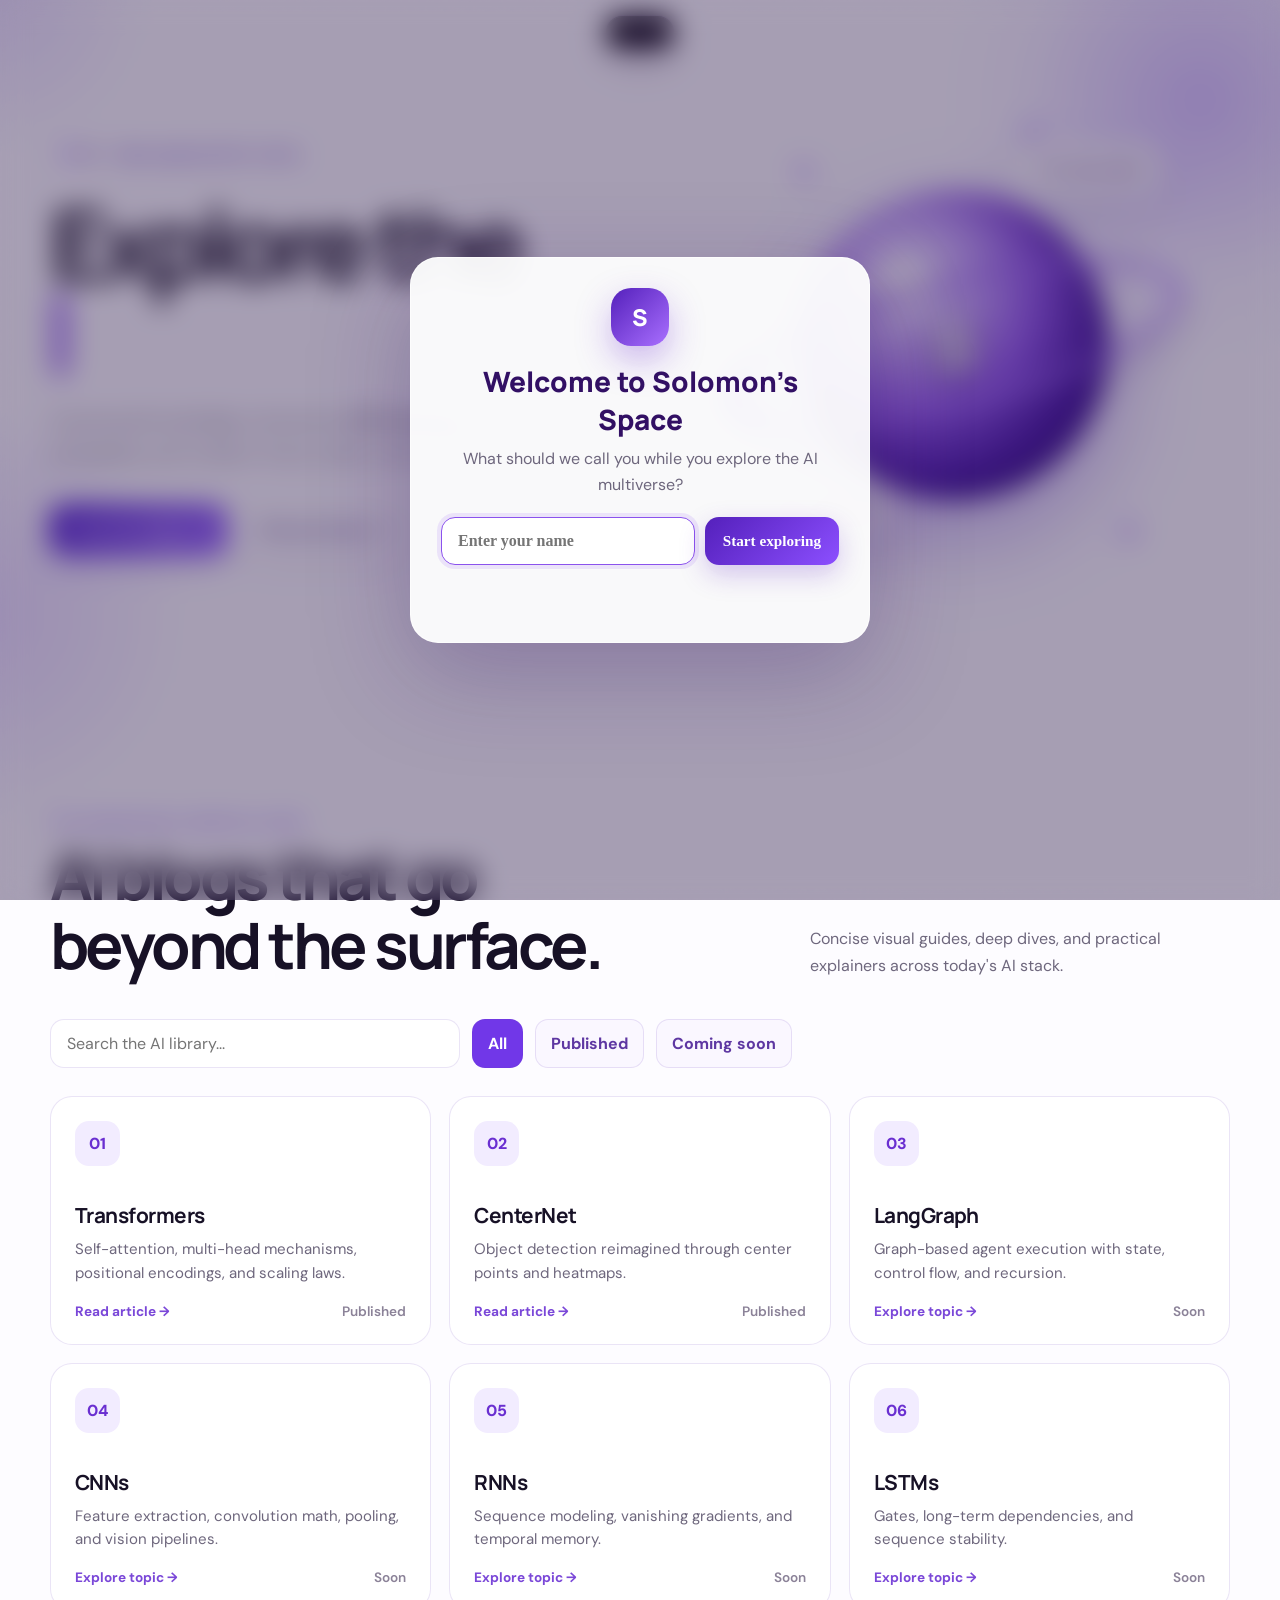
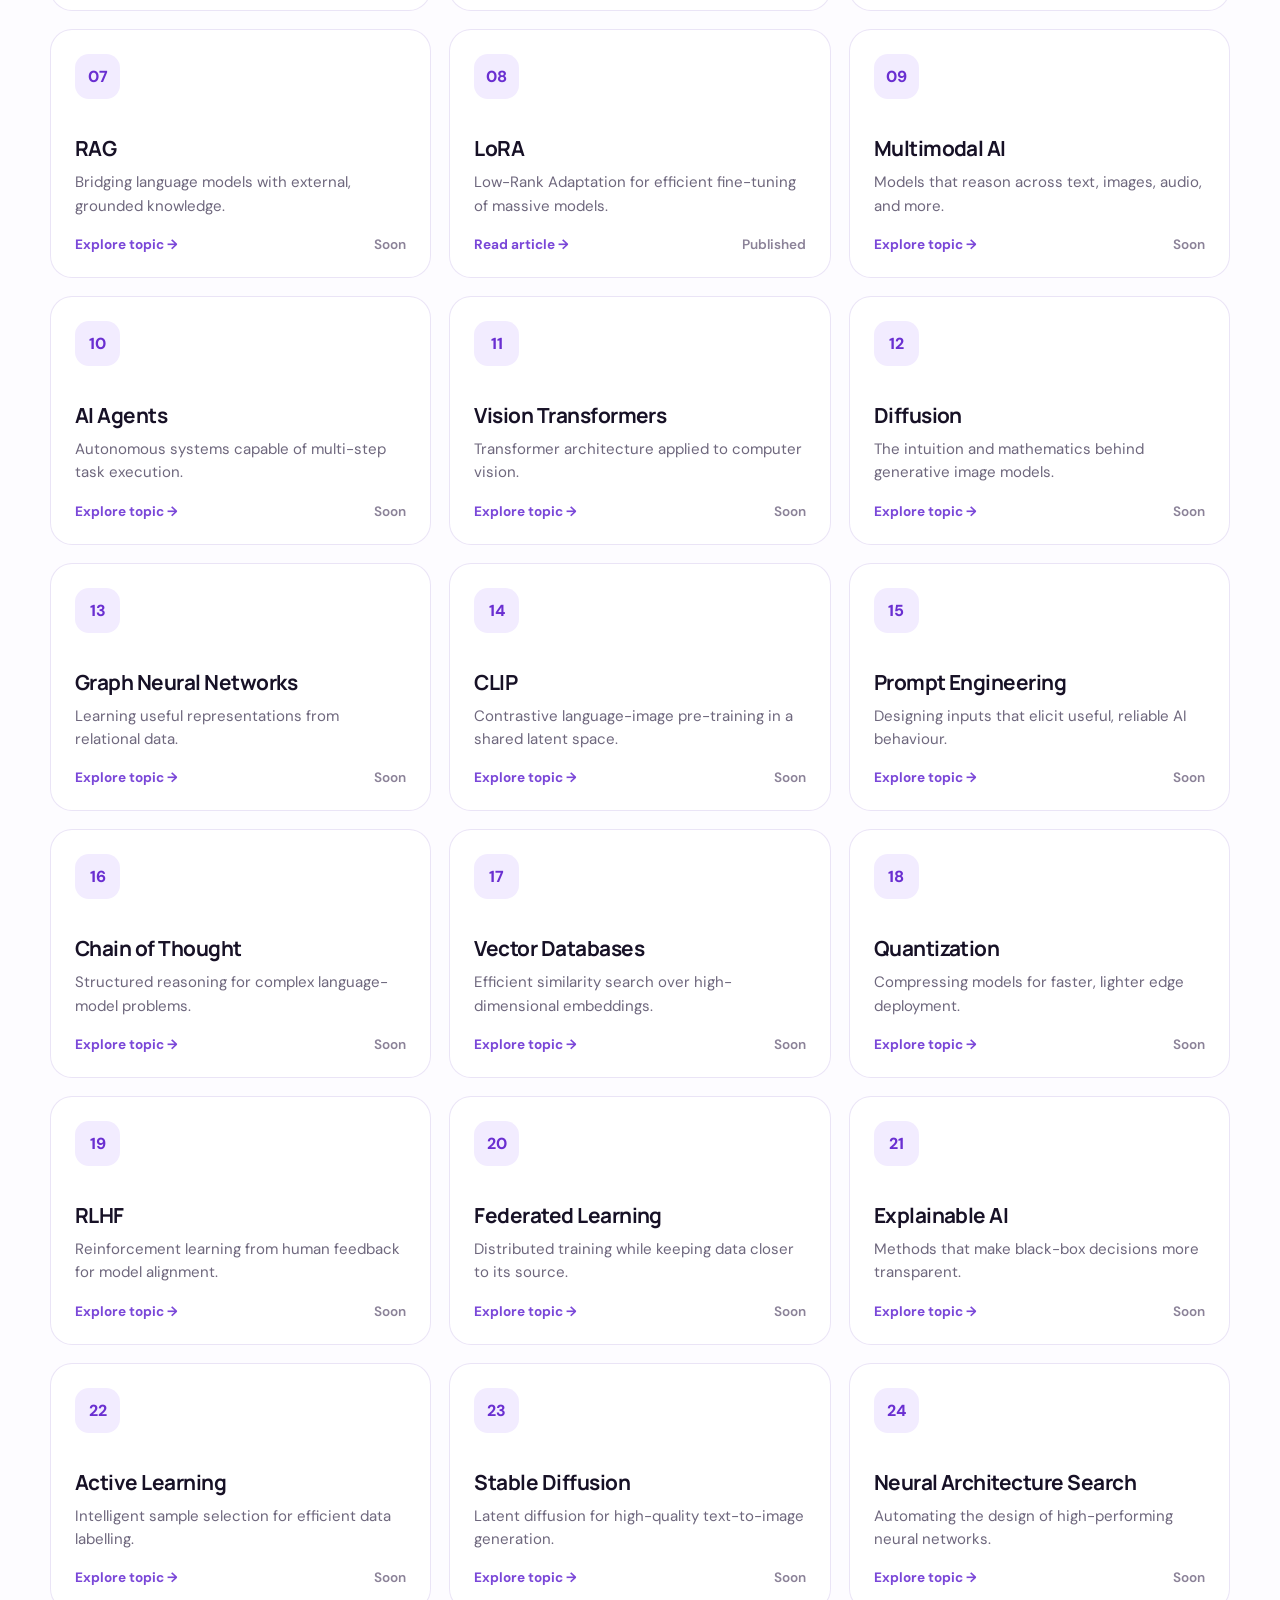
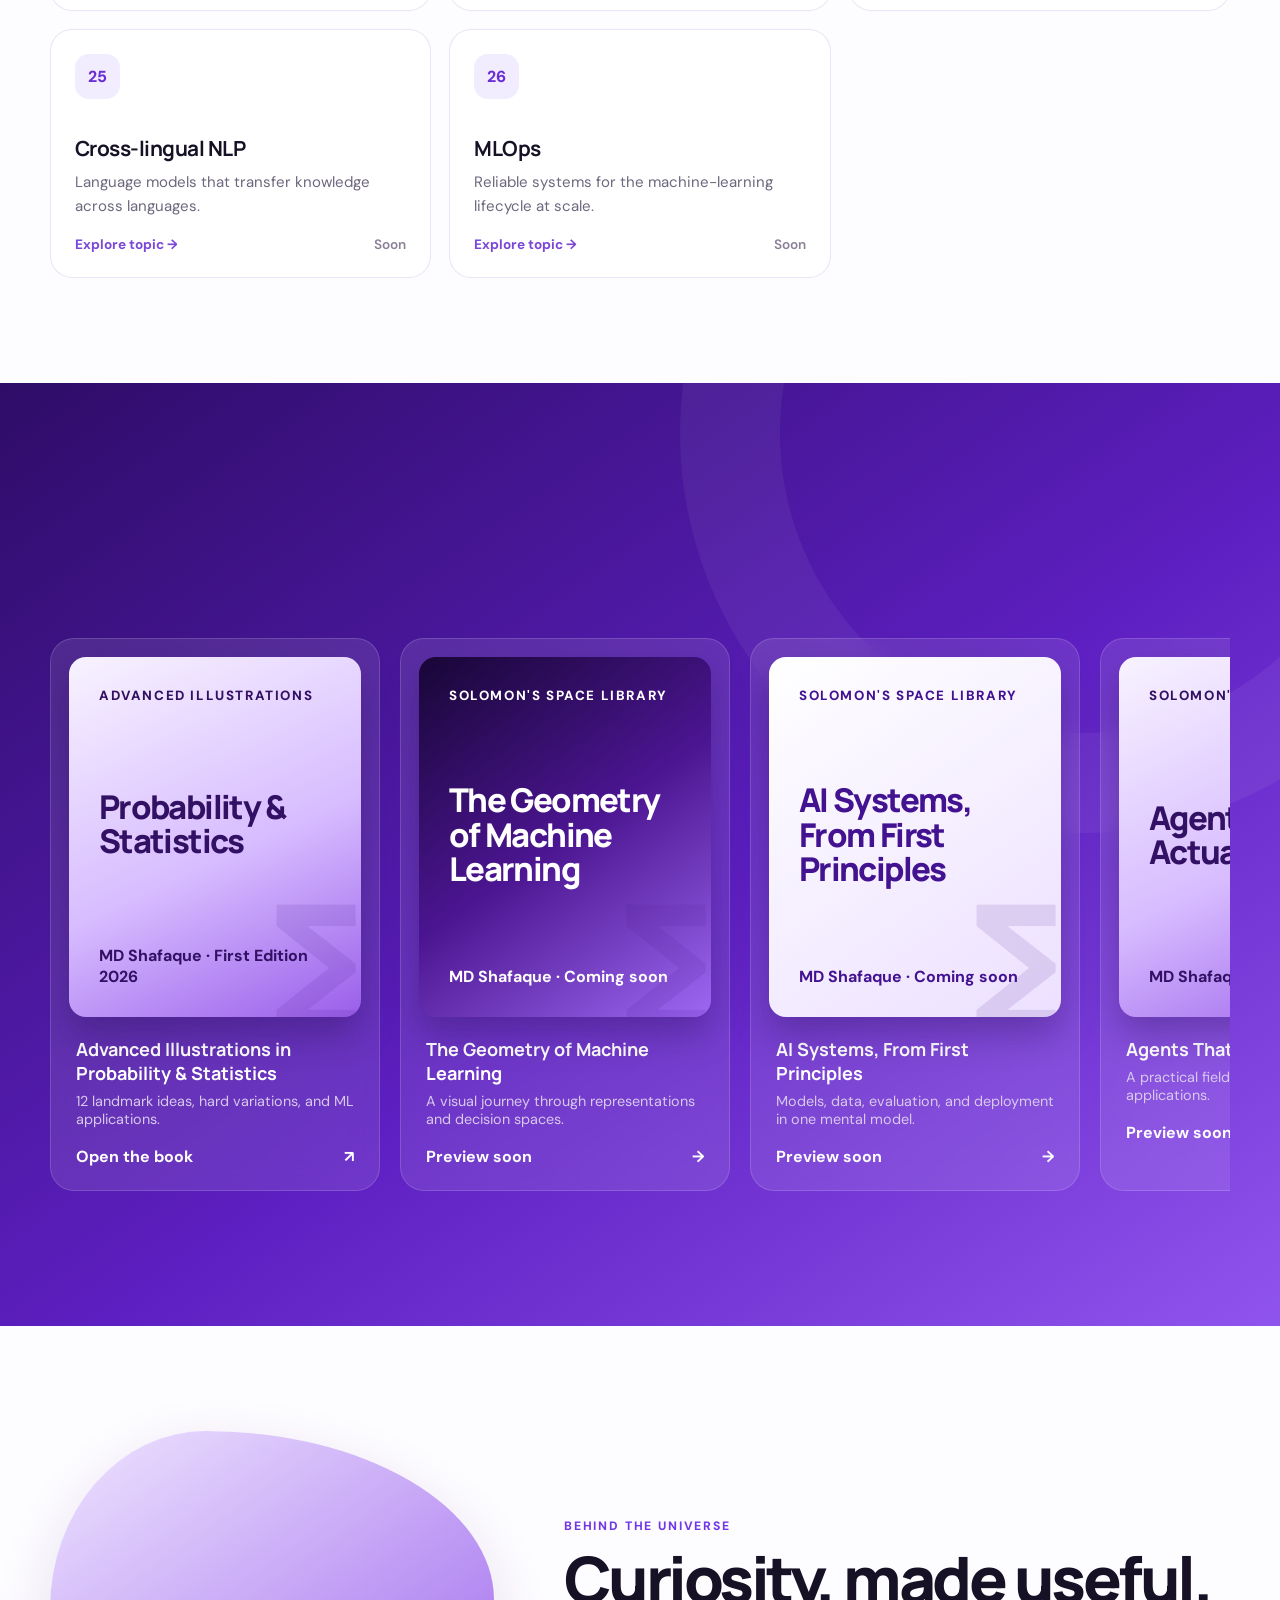
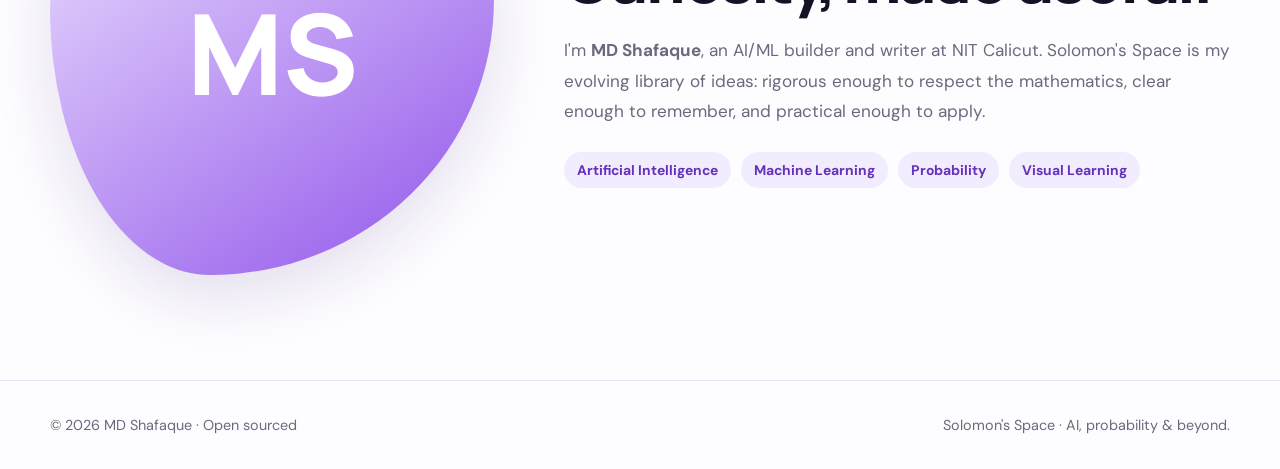
==== commit f592fa87: "Update print statement from 'Hello' to 'Goodbye'" ====
--- a/blogsy.html
+++ b/blogsy.html
@@ -114,6 +114,67 @@
       .hero-copy-centred h1{font-size:clamp(3.2rem,16.5vw,5.25rem)!important;line-height:.88!important}
       .hero-copy-centred h1>span:first-child{display:block}
     }
+
+    /* Mobile-first refinements: static hero title, touch-friendly navigation, and responsive layouts */
+    @media(max-width:768px){
+      html,body{width:100%;max-width:100%;overflow-x:hidden}
+      .container{width:min(100% - 28px,1180px)}
+      .cursor-glow{display:none}
+      .hero{min-height:auto;grid-template-columns:1fr;gap:24px;padding:112px 0 64px;text-align:center}
+      .hero-copy-centred h1,.hero h1{font-size:clamp(2.65rem,12.5vw,4.5rem)!important;line-height:.96!important;letter-spacing:-.06em;margin:24px auto 20px!important}
+      .hero-copy-centred h1>span:first-child{display:block}
+      .hero-gradient{min-width:0;white-space:normal;text-align:center}
+      .hero-gradient::after{display:none}
+      .hero p{max-width:640px;margin:auto;padding:0 4px;font-size:1rem;line-height:1.7}
+      .hero-actions{width:100%;justify-content:center;gap:11px;margin-top:26px}
+      .hero-actions .btn{min-height:48px;justify-content:center}
+      .hero-art{height:300px;width:100%}
+      .planet{width:190px;height:190px}
+      .planet:after{width:265px;height:68px;border-width:10px}
+      .planet-core{font-size:2.55rem}
+      .sat{font-size:.73rem;padding:9px 11px}
+      .sat.one{top:24px;right:4px}.sat.two{bottom:35px;left:2px}
+      section{padding:76px 0}
+      .section-head{gap:16px;margin-bottom:28px}
+      .section-head h2{font-size:clamp(2rem,10vw,3rem);line-height:1.08}
+      .section-head p{max-width:100%}
+      .blog-tools{display:grid;grid-template-columns:repeat(3,1fr);gap:8px}
+      .search{grid-column:1/-1;max-width:none;width:100%;min-height:48px}
+      .filter{padding:11px 8px;font-size:.77rem}
+      .blog-grid{grid-template-columns:1fr;gap:14px}
+      .blog-card{min-height:auto;padding:21px}
+      .book{min-width:min(88vw,330px)}
+      .cover{height:300px;padding:25px}
+      .cover h3{font-size:1.75rem}
+      .about{grid-template-columns:1fr;gap:38px}
+      .portrait{width:min(82vw,360px);margin:auto}
+      .foot{flex-direction:column;gap:8px;text-align:center}
+      .books-wrap .section-head{flex-direction:row;align-items:end}
+      .island-wrap{top:10px;width:calc(100% - 20px)}
+      .nav-island:hover,.nav-island:focus-within,.nav-island.open{width:100%;height:122px;border-radius:22px}
+      .island-content{inset:0 15px;flex-wrap:wrap;align-content:center;gap:12px 14px}
+      .island-brand{width:calc(100% - 50px)}
+      .island-cta{margin-left:auto;padding:9px 12px}
+      .island-links{order:3;width:100%;justify-content:flex-start;gap:20px;margin:0;overflow-x:auto;scrollbar-width:none;padding-bottom:2px}
+      .island-links::-webkit-scrollbar{display:none}
+      .island-links a{font-size:.8rem}
+      .name-card{padding:24px 20px}
+      .modal-card{padding:28px 20px}
+    }
+    @media(max-width:420px){
+      .container{width:calc(100% - 22px)}
+      .hero{padding-top:104px}
+      .hero-copy-centred h1,.hero h1{font-size:clamp(2.45rem,12.8vw,3.35rem)!important}
+      .hero-actions{flex-direction:column;align-items:stretch;padding:0 8px}
+      .hero-actions .btn{width:100%}
+      .hero-art{height:270px}
+      .planet{width:170px;height:170px}
+      .planet:after{width:235px;height:60px;border-width:9px}
+      .sat.one{right:0}.sat.two{left:0}
+      .books-wrap .section-head{flex-direction:column;align-items:flex-start}
+      .book{min-width:91vw}
+      .cover{height:280px}
+    }
   </style>
 </head>
 <body>
@@ -144,7 +205,7 @@
 </header>
 <main id="top">
   <section class="hero container">
-    <div class="hero-copy reveal"><div class="eyebrow"><span class="dot"></span><span class="visitor-greeting" id="visitorGreeting">Hi!</span>&nbsp; Ideas engineered for clarity</div><h1><span>Explore the </span><span class="gradient hero-gradient" id="typingTopic" aria-live="polite">AI multiverse.</span></h1><p>A personal knowledge universe by <strong>MD Shafaque</strong>, where machine learning, probability, and modern AI are made visual, intuitive, and useful.</p><div class="hero-actions"><a class="btn btn-primary" href="#blogs">Read the blogs <span>↓</span></a><a class="btn btn-secondary" href="#books">Browse books <span>↗</span></a></div></div>
+    <div class="hero-copy reveal"><div class="eyebrow"><span class="dot"></span><span class="visitor-greeting" id="visitorGreeting">Hi!</span>&nbsp; Ideas engineered for clarity</div><h1><span>Explore the </span><span class="gradient hero-gradient" id="typingTopic" aria-live="polite">AI Multiverse</span></h1><p>A personal knowledge universe by <strong>MD Shafaque</strong>, where machine learning, probability, and modern AI are made visual, intuitive, and useful.</p><div class="hero-actions"><a class="btn btn-primary" href="#blogs">Read the blogs <span>↓</span></a><a class="btn btn-secondary" href="#books">Browse books <span>↗</span></a></div></div>
     <div class="hero-art reveal"><i class="spark s1"></i><i class="spark s2"></i><i class="spark s3"></i><div class="planet"><div class="planet-core">S</div></div><div class="sat one">✦ AI, decoded</div><div class="sat two">⌁ Learn visually</div></div>
   </section>
 
@@ -275,11 +336,25 @@
   }
 }
 
-if(window.matchMedia('(prefers-reduced-motion: reduce)').matches){
-  typingTopic.textContent='AI multiverse.';
-}else{
-  typingTimer=setTimeout(runHeroTyping,700);
-}
+const mobileHeroQuery=window.matchMedia('(max-width: 768px)');
+function configureHeroTyping(){
+  clearTimeout(typingTimer);
+  if(mobileHeroQuery.matches){
+    typingTopic.textContent='AI Multiverse';
+    typingTopic.style.color='#7a37e9';
+    typingTopic.style.textShadow='none';
+  }else if(window.matchMedia('(prefers-reduced-motion: reduce)').matches){
+    typingTopic.textContent='AI Multiverse';
+  }else{
+    typingItemIndex=0;
+    typingCharIndex=typingItems[0][0].length;
+    typingDeleting=true;
+    typingTopic.textContent=typingItems[0][0];
+    typingTimer=setTimeout(runHeroTyping,700);
+  }
+}
+configureHeroTyping();
+mobileHeroQuery.addEventListener?.('change',configureHeroTyping);
 
 const grid=document.getElementById('blogGrid'); let active='all';
 function render(){const q=document.getElementById('search').value.toLowerCase(); grid.innerHTML=''; blogs.filter(b=>(active==='all'||b[3]===active)&&(b[0]+' '+b[1]).toLowerCase().includes(q)).forEach((b,i)=>{const a=document.createElement('a');a.href=b[2];a.className='blog-card reveal show';a.dataset.status=b[3];a.innerHTML=`<div class="icon">${String(i+1).padStart(2,'0')}</div><h3>${b[0]}</h3><p>${b[1]}</p><div class="meta"><span>${b[3]==='live'?'Read article →':'Explore topic →'}</span><span class="status">${b[3]==='live'?'Published':'Soon'}</span></div>`;if(b[3]==='soon')a.addEventListener('click',e=>{e.preventDefault();openModal()});grid.appendChild(a)});}
